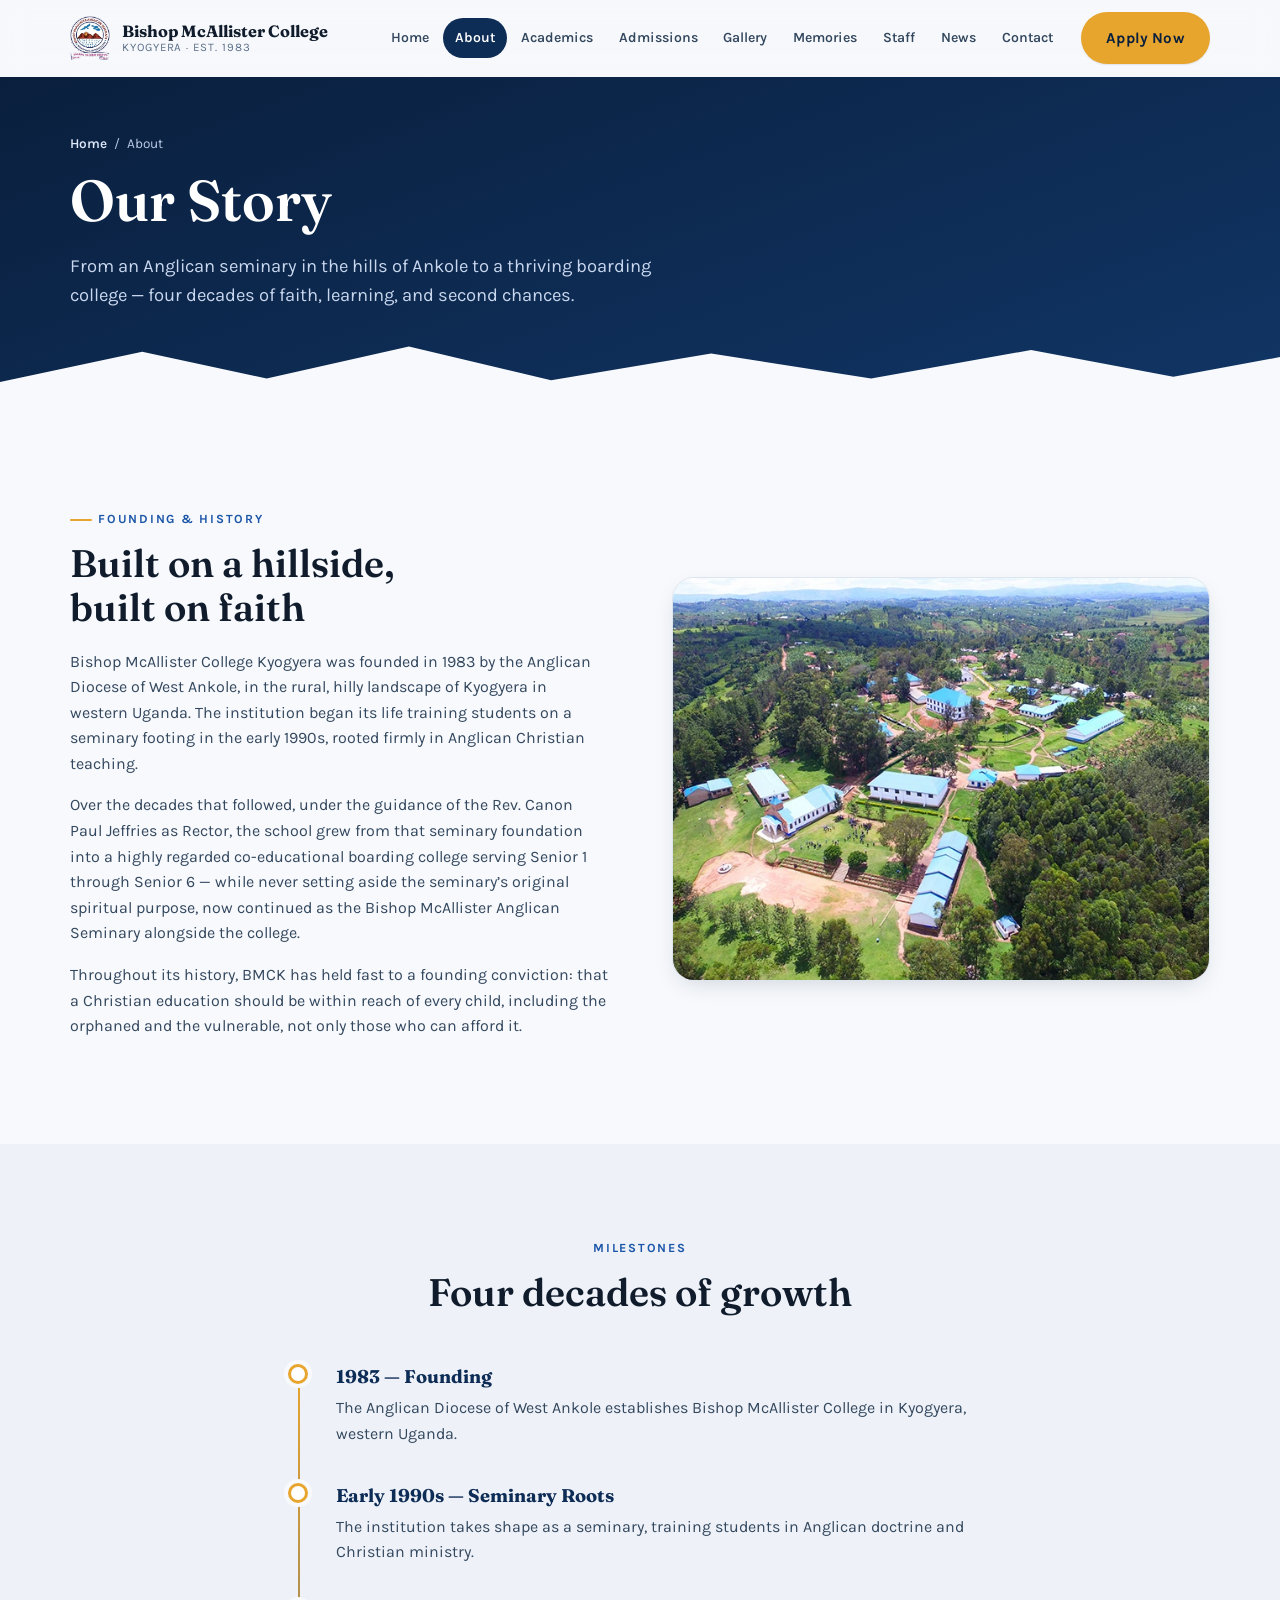
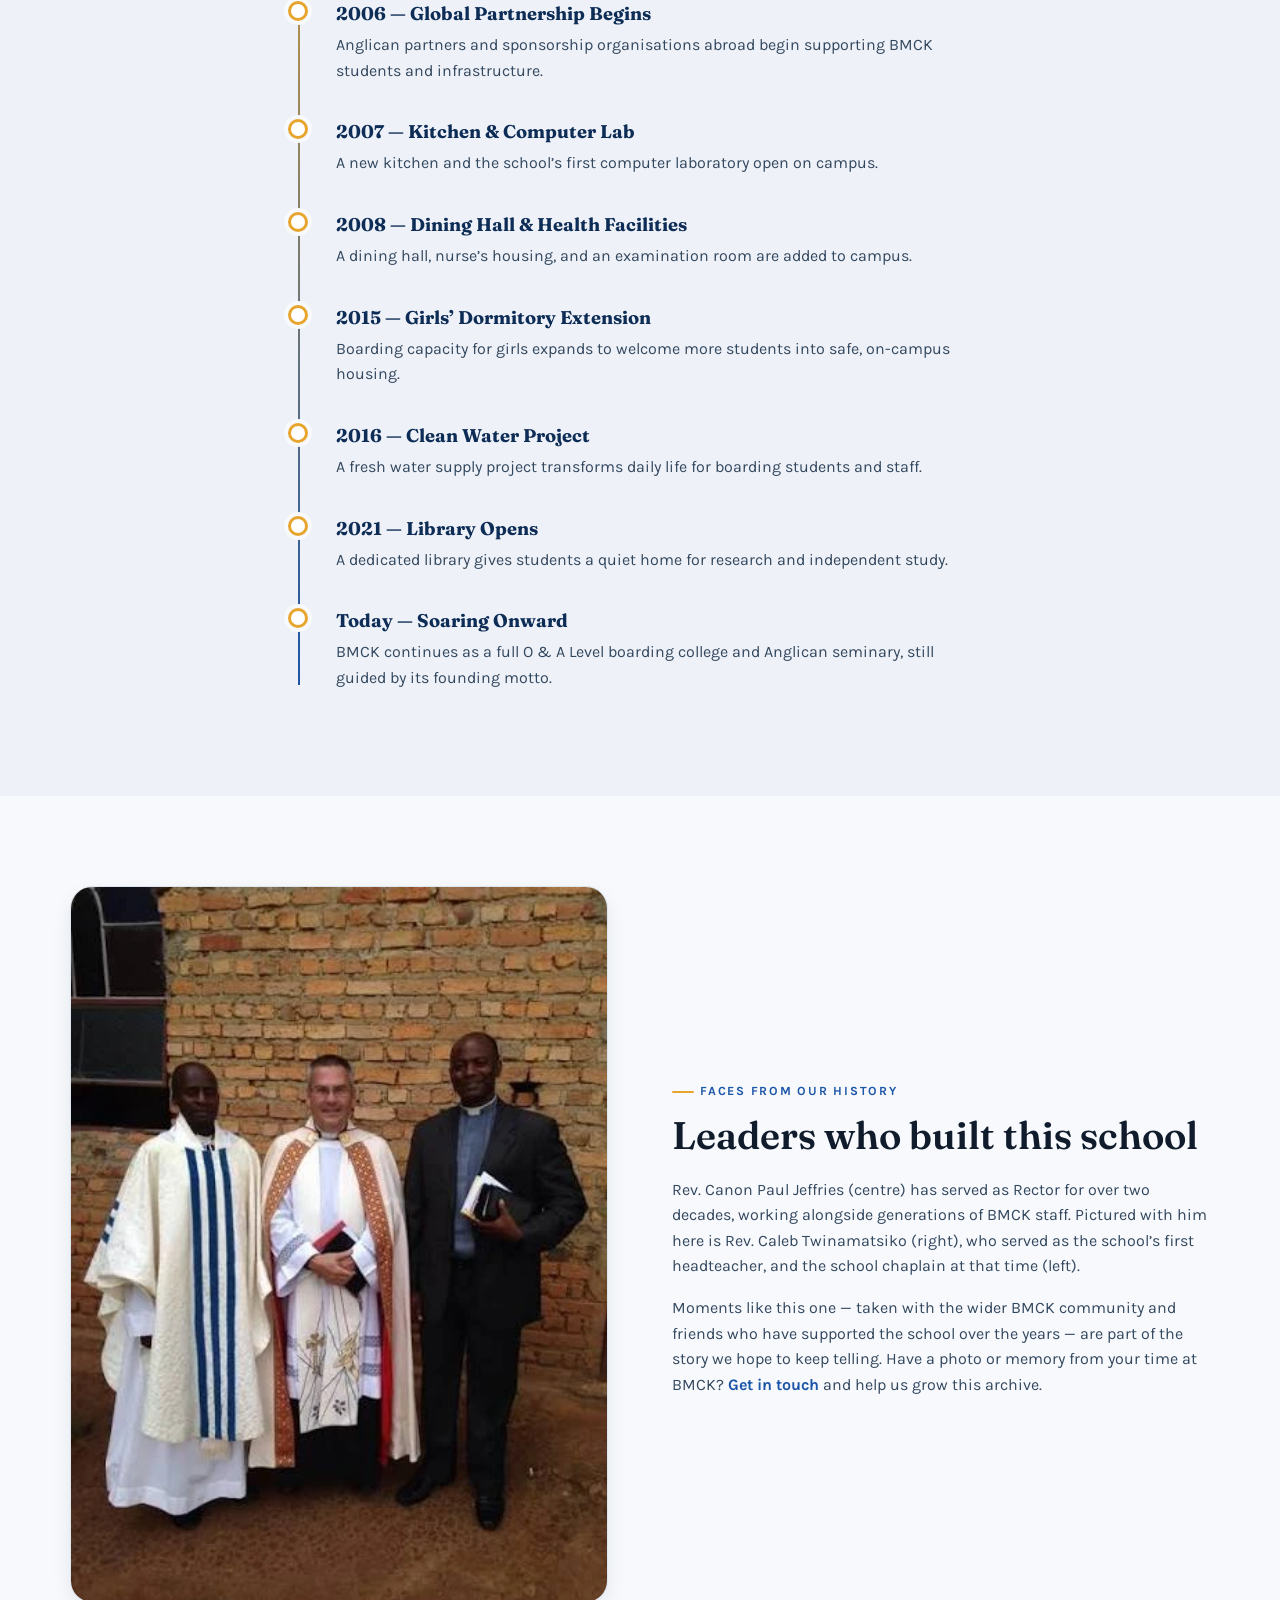
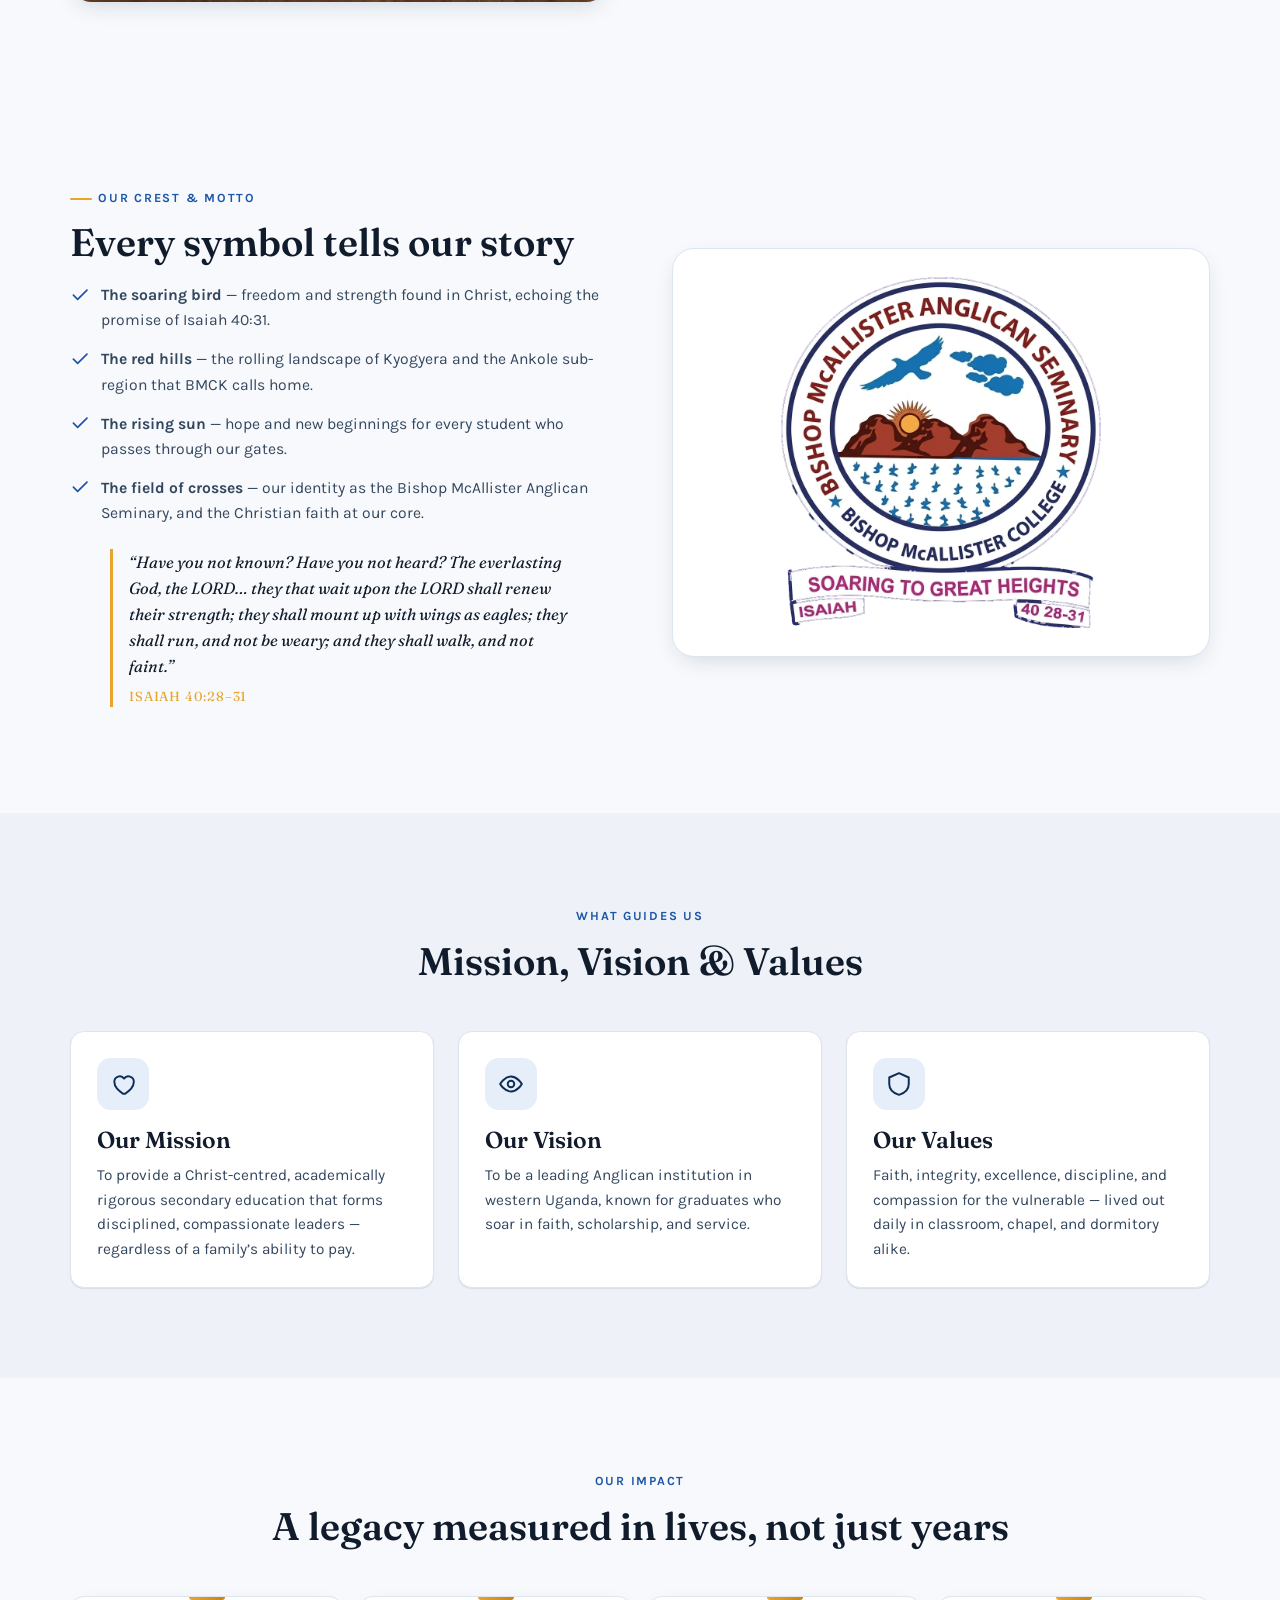
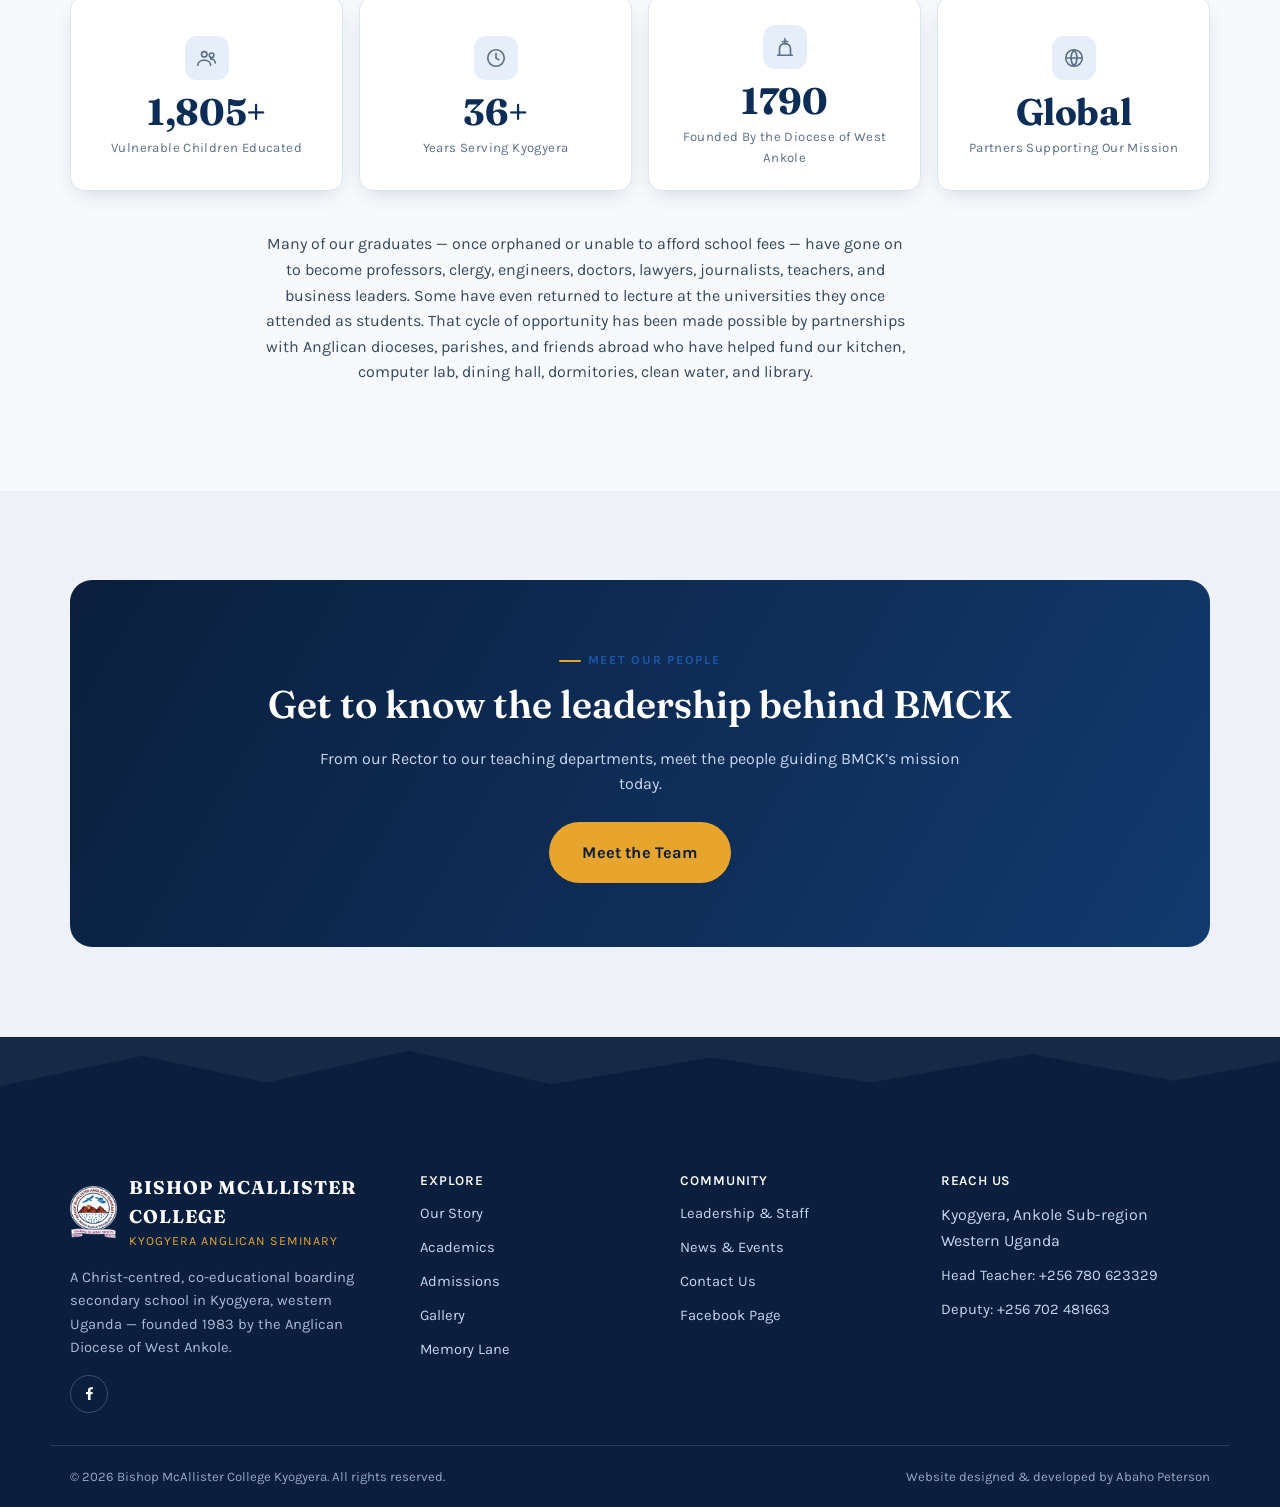
==== about.html @ 9c7a2969 "Livelier stat cards: icons, staggered entrance, hover lift and glow" ====
<!DOCTYPE html>
<html lang="en">
<head>
<meta charset="UTF-8">
<meta name="viewport" content="width=device-width, initial-scale=1.0">
<meta name="author" content="Abaho Peterson">
<title>Our Story | Bishop McAllister College Kyogyera</title>
<meta name="description" content="The history of Bishop McAllister College Kyogyera: founded in 1983 by the Anglican Diocese of West Ankole, our crest symbolism, mission, and four decades of impact in western Uganda.">
<link rel="icon" type="image/png" href="assets/images/favicon-32.png">
<link rel="apple-touch-icon" href="assets/images/favicon-192.png">
<meta name="theme-color" content="#0a1f3d">
<link rel="preconnect" href="https://fonts.googleapis.com">
<link rel="preconnect" href="https://fonts.gstatic.com" crossorigin>
<link href="https://fonts.googleapis.com/css2?family=Fraunces:ital,wght@0,400;0,500;0,600;0,700;1,500&family=Karla:wght@400;500;600;700;800&display=swap" rel="stylesheet">
<link rel="stylesheet" href="assets/css/style.css?v=20260924j">
</head>
<body>
<a class="skip-link" href="#main">Skip to main content</a>

<header class="site-header">
  <div class="container nav-bar">
    <a class="brand" href="index.html">
      <img src="assets/images/bmck-crest-sm.webp?v=20260924j" alt="Bishop McAllister College Kyogyera crest" width="44" height="44">
      <span class="brand-text"><strong>Bishop McAllister College</strong><span>Kyogyera &middot; Est. 1983</span></span>
    </a>
    <nav class="nav-links" id="nav-links">
      <a href="index.html">Home</a>
      <a href="about.html">About</a>
      <a href="academics.html">Academics</a>
      <a href="admissions.html">Admissions</a>
      <a href="gallery.html">Gallery</a>
      <a href="memories.html">Memories</a>
      <a href="staff.html">Staff</a>
      <a href="news.html">News</a>
      <a href="contact.html">Contact</a>
    </nav>
    <div class="nav-cta">
      <a class="btn btn-primary" href="admissions.html"><span>Apply Now</span></a>
      <button class="nav-toggle" aria-label="Toggle menu" aria-expanded="false" aria-controls="nav-links"><span></span></button>
    </div>
  </div>
</header>

<main id="main">

  <section class="page-header">
    <div class="container">
      <div class="breadcrumb"><a href="index.html">Home</a> / <span>About</span></div>
      <h1>Our Story</h1>
      <p class="lede">From an Anglican seminary in the hills of Ankole to a thriving boarding college &mdash; four decades of faith, learning, and second chances.</p>
    </div>
    <div class="ridge" aria-hidden="true"><svg viewBox="0 0 1440 90" preserveAspectRatio="none"><path d="M0,90 L0,54 L160,20 L300,50 L460,14 L620,52 L800,22 L980,50 L1160,18 L1320,48 L1440,26 L1440,90 Z" fill="var(--bg)"></path></svg></div>
  </section>

  <!-- HISTORY -->
  <section class="section">
    <div class="container split">
      <div class="reveal">
        <span class="eyebrow">Founding &amp; History</span>
        <h2>Built on a hillside, built on faith</h2>
        <p>Bishop McAllister College Kyogyera was founded in 1983 by the Anglican Diocese of West Ankole, in the rural, hilly landscape of Kyogyera in western Uganda. The institution began its life training students on a seminary footing in the early 1990s, rooted firmly in Anglican Christian teaching.</p>
        <p>Over the decades that followed, under the guidance of the Rev. Canon Paul Jeffries as Rector, the school grew from that seminary foundation into a highly regarded co-educational boarding college serving Senior&nbsp;1 through Senior&nbsp;6 &mdash; while never setting aside the seminary&rsquo;s original spiritual purpose, now continued as the Bishop McAllister Anglican Seminary alongside the college.</p>
        <p>Throughout its history, BMCK has held fast to a founding conviction: that a Christian education should be within reach of every child, including the orphaned and the vulnerable, not only those who can afford it.</p>
      </div>
      <div class="badge-figure reveal" style="padding:0;overflow:hidden;">
        <img src="assets/images/campus-aerial.webp" alt="Aerial view of the Bishop McAllister College Kyogyera campus" style="width:100%;height:100%;aspect-ratio:4/3;object-fit:cover;">
      </div>
    </div>
  </section>

  <!-- TIMELINE -->
  <section class="section section-alt">
    <div class="container">
      <div class="section-head center reveal">
        <span class="eyebrow">Milestones</span>
        <h2>Four decades of growth</h2>
      </div>
      <div style="max-width:720px;margin-inline:auto;">
        <div class="timeline reveal">
          <div class="timeline-item">
            <span class="timeline-dot"></span>
            <b>1983 &mdash; Founding</b>
            <p>The Anglican Diocese of West Ankole establishes Bishop McAllister College in Kyogyera, western Uganda.</p>
          </div>
          <div class="timeline-item">
            <span class="timeline-dot"></span>
            <b>Early 1990s &mdash; Seminary Roots</b>
            <p>The institution takes shape as a seminary, training students in Anglican doctrine and Christian ministry.</p>
          </div>
          <div class="timeline-item">
            <span class="timeline-dot"></span>
            <b>2006 &mdash; Global Partnership Begins</b>
            <p>Anglican partners and sponsorship organisations abroad begin supporting BMCK students and infrastructure.</p>
          </div>
          <div class="timeline-item">
            <span class="timeline-dot"></span>
            <b>2007 &mdash; Kitchen &amp; Computer Lab</b>
            <p>A new kitchen and the school&rsquo;s first computer laboratory open on campus.</p>
          </div>
          <div class="timeline-item">
            <span class="timeline-dot"></span>
            <b>2008 &mdash; Dining Hall &amp; Health Facilities</b>
            <p>A dining hall, nurse&rsquo;s housing, and an examination room are added to campus.</p>
          </div>
          <div class="timeline-item">
            <span class="timeline-dot"></span>
            <b>2015 &mdash; Girls&rsquo; Dormitory Extension</b>
            <p>Boarding capacity for girls expands to welcome more students into safe, on-campus housing.</p>
          </div>
          <div class="timeline-item">
            <span class="timeline-dot"></span>
            <b>2016 &mdash; Clean Water Project</b>
            <p>A fresh water supply project transforms daily life for boarding students and staff.</p>
          </div>
          <div class="timeline-item">
            <span class="timeline-dot"></span>
            <b>2021 &mdash; Library Opens</b>
            <p>A dedicated library gives students a quiet home for research and independent study.</p>
          </div>
          <div class="timeline-item">
            <span class="timeline-dot"></span>
            <b>Today &mdash; Soaring Onward</b>
            <p>BMCK continues as a full O&nbsp;&amp; A&nbsp;Level boarding college and Anglican seminary, still guided by its founding motto.</p>
          </div>
        </div>
      </div>
    </div>
  </section>

  <!-- FACES FROM OUR HISTORY -->
  <section class="section">
    <div class="container split">
      <div class="badge-figure reveal" style="padding:0;overflow:hidden;">
        <img src="assets/images/early-leadership.webp" alt="Rev. Canon Paul Jeffries with Rev. Caleb Twinamatsiko and the school chaplain" style="width:100%;height:100%;aspect-ratio:3/4;object-fit:cover;">
      </div>
      <div class="reveal">
        <span class="eyebrow">Faces From Our History</span>
        <h2>Leaders who built this school</h2>
        <p>Rev. Canon Paul Jeffries (centre) has served as Rector for over two decades, working alongside generations of BMCK staff. Pictured with him here is Rev. Caleb Twinamatsiko (right), who served as the school&rsquo;s first headteacher, and the school chaplain at that time (left).</p>
        <p>Moments like this one &mdash; taken with the wider BMCK community and friends who have supported the school over the years &mdash; are part of the story we hope to keep telling. Have a photo or memory from your time at BMCK? <a href="contact.html" style="color:var(--brand);font-weight:700;">Get in touch</a> and help us grow this archive.</p>
      </div>
    </div>
  </section>

  <!-- CREST -->
  <section class="section">
    <div class="container split">
      <div class="badge-figure reveal" style="order:2;">
        <img src="assets/images/bmck-crest-hd.webp?v=20260924j" alt="Bishop McAllister College crest with bird, hills, sun and crosses">
      </div>
      <div class="reveal" style="order:1;">
        <span class="eyebrow">Our Crest &amp; Motto</span>
        <h2>Every symbol tells our story</h2>
        <ul class="list-check">
          <li><svg viewBox="0 0 24 24" fill="none" stroke="currentColor" stroke-width="2" stroke-linecap="round" stroke-linejoin="round"><path d="M20 6 9 17l-5-5"/></svg><span><b>The soaring bird</b> &mdash; freedom and strength found in Christ, echoing the promise of Isaiah 40:31.</span></li>
          <li><svg viewBox="0 0 24 24" fill="none" stroke="currentColor" stroke-width="2" stroke-linecap="round" stroke-linejoin="round"><path d="M20 6 9 17l-5-5"/></svg><span><b>The red hills</b> &mdash; the rolling landscape of Kyogyera and the Ankole sub-region that BMCK calls home.</span></li>
          <li><svg viewBox="0 0 24 24" fill="none" stroke="currentColor" stroke-width="2" stroke-linecap="round" stroke-linejoin="round"><path d="M20 6 9 17l-5-5"/></svg><span><b>The rising sun</b> &mdash; hope and new beginnings for every student who passes through our gates.</span></li>
          <li><svg viewBox="0 0 24 24" fill="none" stroke="currentColor" stroke-width="2" stroke-linecap="round" stroke-linejoin="round"><path d="M20 6 9 17l-5-5"/></svg><span><b>The field of crosses</b> &mdash; our identity as the Bishop McAllister Anglican Seminary, and the Christian faith at our core.</span></li>
        </ul>
        <blockquote class="hero-verse" style="color:var(--text);border-color:var(--gold-500);margin-top:1.4em;">
          &ldquo;Have you not known? Have you not heard? The everlasting God, the LORD&hellip; they that wait upon the LORD shall renew their strength; they shall mount up with wings as eagles; they shall run, and not be weary; and they shall walk, and not faint.&rdquo;
          <cite>Isaiah 40:28&ndash;31</cite>
        </blockquote>
      </div>
    </div>
  </section>

  <!-- MISSION / VISION / VALUES -->
  <section class="section section-alt">
    <div class="container">
      <div class="section-head center reveal">
        <span class="eyebrow">What Guides Us</span>
        <h2>Mission, Vision &amp; Values</h2>
      </div>
      <div class="grid grid-3">
        <div class="card reveal">
          <div class="card-icon"><svg viewBox="0 0 24 24" fill="none" stroke="currentColor" stroke-width="1.8" stroke-linecap="round" stroke-linejoin="round"><path d="M12 21c-4-3-8-6-8-11a5 5 0 0 1 9-3 5 5 0 0 1 9 3c0 5-4 8-8 11Z"/></svg></div>
          <h3>Our Mission</h3>
          <p>To provide a Christ-centred, academically rigorous secondary education that forms disciplined, compassionate leaders &mdash; regardless of a family&rsquo;s ability to pay.</p>
        </div>
        <div class="card reveal">
          <div class="card-icon"><svg viewBox="0 0 24 24" fill="none" stroke="currentColor" stroke-width="1.8" stroke-linecap="round" stroke-linejoin="round"><circle cx="12" cy="12" r="3"/><path d="M2 12s4-7 10-7 10 7 10 7-4 7-10 7-10-7-10-7Z"/></svg></div>
          <h3>Our Vision</h3>
          <p>To be a leading Anglican institution in western Uganda, known for graduates who soar in faith, scholarship, and service.</p>
        </div>
        <div class="card reveal">
          <div class="card-icon"><svg viewBox="0 0 24 24" fill="none" stroke="currentColor" stroke-width="1.8" stroke-linecap="round" stroke-linejoin="round"><path d="M12 2 3 6v6c0 5 4 8.5 9 10 5-1.5 9-5 9-10V6l-9-4Z"/></svg></div>
          <h3>Our Values</h3>
          <p>Faith, integrity, excellence, discipline, and compassion for the vulnerable &mdash; lived out daily in classroom, chapel, and dormitory alike.</p>
        </div>
      </div>
    </div>
  </section>

  <!-- IMPACT -->
  <section id="impact" class="section">
    <div class="container">
      <div class="section-head center reveal">
        <span class="eyebrow">Our Impact</span>
        <h2>A legacy measured in lives, not just years</h2>
      </div>
      <div class="stat-strip reveal" style="margin-top:0;">
        <div class="stat" style="--i:0;"><span class="stat-icon" aria-hidden="true"><svg viewBox="0 0 24 24" fill="none" stroke="currentColor" stroke-width="1.8" stroke-linecap="round" stroke-linejoin="round"><circle cx="9" cy="8" r="3"/><circle cx="17" cy="9" r="2.5"/><path d="M2 20c0-3.5 3.2-5.5 7-5.5s7 2 7 5.5M16 13c2.2 0 5 1.4 5 4.5"/></svg></span><b data-count="2000" data-suffix="+">0</b><span>Vulnerable Children Educated</span></div>
        <div class="stat" style="--i:1;"><span class="stat-icon" aria-hidden="true"><svg viewBox="0 0 24 24" fill="none" stroke="currentColor" stroke-width="1.8" stroke-linecap="round" stroke-linejoin="round"><circle cx="12" cy="12" r="9"/><path d="M12 7v5l3 2"/></svg></span><b data-count="40" data-suffix="+">0</b><span>Years Serving Kyogyera</span></div>
        <div class="stat" style="--i:2;"><span class="stat-icon" aria-hidden="true"><svg viewBox="0 0 24 24" fill="none" stroke="currentColor" stroke-width="1.8" stroke-linecap="round" stroke-linejoin="round"><path d="M12 3v6M9 6h6M6 21v-7a6 6 0 0 1 12 0v7"/><path d="M4 21h16"/></svg></span><b data-count="1983" data-suffix="" data-plain>0</b><span>Founded By the Diocese of West Ankole</span></div>
        <div class="stat" style="--i:3;" style="display:flex;flex-direction:column;justify-content:center;"><span class="stat-icon" aria-hidden="true"><svg viewBox="0 0 24 24" fill="none" stroke="currentColor" stroke-width="1.8" stroke-linecap="round" stroke-linejoin="round"><circle cx="12" cy="12" r="9"/><path d="M3 12h18M12 3a14 14 0 0 1 0 18M12 3a14 14 0 0 0 0 18"/></svg></span><b>Global</b><span>Partners Supporting Our Mission</span></div>
      </div>
      <div class="reveal" style="max-width:760px;margin:40px auto 0;text-align:center;">
        <p>Many of our graduates &mdash; once orphaned or unable to afford school fees &mdash; have gone on to become professors, clergy, engineers, doctors, lawyers, journalists, teachers, and business leaders. Some have even returned to lecture at the universities they once attended as students. That cycle of opportunity has been made possible by partnerships with Anglican dioceses, parishes, and friends abroad who have helped fund our kitchen, computer lab, dining hall, dormitories, clean water, and library.</p>
      </div>
    </div>
  </section>

  <section class="section section-alt">
    <div class="container">
      <div class="cta-banner reveal">
        <span class="eyebrow" style="justify-content:center;">Meet Our People</span>
        <h2>Get to know the leadership behind BMCK</h2>
        <p>From our Rector to our teaching departments, meet the people guiding BMCK&rsquo;s mission today.</p>
        <div class="cta-actions">
          <a class="btn btn-primary btn-lg" href="staff.html">Meet the Team</a>
        </div>
      </div>
    </div>
  </section>

</main>

<footer class="site-footer">
  <div class="ridge" aria-hidden="true" style="position:relative;">
    <svg viewBox="0 0 1440 90" preserveAspectRatio="none"><path d="M0,90 L0,54 L160,20 L300,50 L460,14 L620,52 L800,22 L980,50 L1160,18 L1320,48 L1440,26 L1440,0 L0,0 Z" fill="rgba(255,255,255,0.05)"></path></svg>
  </div>
  <div class="container footer-top">
    <div class="footer-grid">
      <div>
        <div class="footer-brand">
          <img src="assets/images/bmck-crest-sm.webp?v=20260924j" alt="BMCK crest">
          <span><strong>Bishop McAllister College</strong><span>Kyogyera Anglican Seminary</span></span>
        </div>
        <p>A Christ-centred, co-educational boarding secondary school in Kyogyera, western Uganda &mdash; founded 1983 by the Anglican Diocese of West Ankole.</p>
        <div class="footer-social">
          <a href="https://www.facebook.com/bishopmcallister/" target="_blank" rel="noopener" aria-label="BMCK on Facebook">
            <svg viewBox="0 0 24 24" fill="currentColor"><path d="M13.5 21v-8h2.7l.4-3.2h-3.1V7.7c0-.9.3-1.6 1.6-1.6h1.7V3.2C16.5 3.1 15.4 3 14.2 3c-2.6 0-4.4 1.6-4.4 4.4v2.4H7v3.2h2.8v8h3.7Z"/></svg>
          </a>
        </div>
      </div>
      <div>
        <h4>Explore</h4>
        <div class="footer-links">
          <a href="about.html">Our Story</a>
          <a href="academics.html">Academics</a>
          <a href="admissions.html">Admissions</a>
          <a href="gallery.html">Gallery</a>
          <a href="memories.html">Memory Lane</a>
        </div>
      </div>
      <div>
        <h4>Community</h4>
        <div class="footer-links">
          <a href="staff.html">Leadership &amp; Staff</a>
          <a href="news.html">News &amp; Events</a>
          <a href="contact.html">Contact Us</a>
          <a href="https://www.facebook.com/bishopmcallister/" target="_blank" rel="noopener">Facebook Page</a>
        </div>
      </div>
      <div>
        <h4>Reach Us</h4>
        <div class="footer-links">
          <span>Kyogyera, Ankole Sub-region<br>Western Uganda</span>
          <a href="tel:+256780623329">Head Teacher: +256 780 623329</a>
          <a href="tel:+256702481663">Deputy: +256 702 481663</a>
        </div>
      </div>
    </div>
  </div>
  <div class="container footer-bottom">
    <span>&copy; <span data-year>2026</span> Bishop McAllister College Kyogyera. All rights reserved.</span>
    <span>Website designed &amp; developed by Abaho Peterson</span>
  </div>
</footer>

<button class="to-top" aria-label="Back to top"><svg viewBox="0 0 24 24" fill="none" stroke="currentColor" stroke-width="2" stroke-linecap="round" stroke-linejoin="round"><path d="M12 19V5M5 12l7-7 7 7"/></svg></button>

<script src="assets/js/main.js?v=20260924j"></script>
</body>
</html>
---- assets/css/style.css ----
/* ==========================================================================
   Bishop McAllister College Kyogyera (BMCK) — shared stylesheet
   Palette drawn from the school crest: navy sky, red hills, gold sunrise.
   Type: Fraunces (display, heritage serif) + Karla (body, humanist sans)
   ========================================================================== */

:root{
  /* -- brand colors (light) -- */
  --navy-900:#0a1f3d;
  --navy-800:#0d2c56;
  --navy-700:#123a6e;
  --blue-600:#1c56a8;
  --blue-500:#2f6fc9;
  --blue-100:#e6eef9;
  --gold-600:#c78418;
  --gold-500:#e7a52e;
  --gold-100:#fbecd2;
  --red-700:#8f1b21;
  --red-600:#b4232b;
  --red-100:#f7e3e2;

  --paper:#f7f9fc;
  --paper-2:#eef2f8;
  --surface:#ffffff;
  --ink-900:#101c2c;
  --ink-700:#33475e;
  --ink-500:#5b6f88;
  --line:#dde5ef;
  --white:#ffffff;

  --shadow-sm:0 1px 2px rgba(10,31,61,.06), 0 1px 1px rgba(10,31,61,.04);
  --shadow-md:0 8px 24px -8px rgba(10,31,61,.18);
  --shadow-lg:0 20px 48px -16px rgba(10,31,61,.28);

  --font-display:'Fraunces', Georgia, 'Times New Roman', serif;
  --font-body:'Karla', -apple-system, BlinkMacSystemFont, 'Segoe UI', Roboto, sans-serif;

  --radius-sm:8px;
  --radius-md:14px;
  --radius-lg:22px;

  --container:1180px;

  --bg: var(--paper);
  --bg-alt: var(--paper-2);
  --surface-1: var(--surface);
  --text: var(--ink-900);
  --text-soft: var(--ink-700);
  --text-mute: var(--ink-500);
  --border: var(--line);
  --brand: var(--blue-600);
  --brand-strong: var(--navy-800);
  --accent: var(--gold-500);
}

@media (prefers-color-scheme: dark){
  :root:not([data-theme="light"]){
    --bg:#0a1626;
    --bg-alt:#0e1e33;
    --surface-1:#11223c;
    --text:#eef3fb;
    --text-soft:#c3d0e3;
    --text-mute:#8fa1ba;
    --border:#1e3252;
    --brand:#5b93de;
    --brand-strong:#8fb6ec;
    --accent:#f0b649;
    --shadow-sm:0 1px 2px rgba(0,0,0,.4);
    --shadow-md:0 8px 24px -8px rgba(0,0,0,.5);
    --shadow-lg:0 20px 48px -16px rgba(0,0,0,.6);
  }
}
:root[data-theme="dark"]{
  --bg:#0a1626;
  --bg-alt:#0e1e33;
  --surface-1:#11223c;
  --text:#eef3fb;
  --text-soft:#c3d0e3;
  --text-mute:#8fa1ba;
  --border:#1e3252;
  --brand:#5b93de;
  --brand-strong:#8fb6ec;
  --accent:#f0b649;
  --shadow-sm:0 1px 2px rgba(0,0,0,.4);
  --shadow-md:0 8px 24px -8px rgba(0,0,0,.5);
  --shadow-lg:0 20px 48px -16px rgba(0,0,0,.6);
}

*,*::before,*::after{box-sizing:border-box;}
html{scroll-behavior:smooth;}
@media (prefers-reduced-motion: reduce){
  html{scroll-behavior:auto;}
  *,*::before,*::after{animation-duration:.001ms !important;animation-iteration-count:1 !important;transition-duration:.001ms !important;scroll-behavior:auto !important;}
}

body{
  margin:0;
  background:var(--bg);
  color:var(--text);
  font-family:var(--font-body);
  font-size:16px;
  line-height:1.6;
  -webkit-font-smoothing:antialiased;
  overflow-x:hidden;
}

img{max-width:100%;display:block;}
svg{display:block;}
a{color:inherit;text-decoration:none;}
ul,ol{margin:0;padding:0;list-style:none;}
button{font:inherit;cursor:pointer;}
input,textarea,select{font:inherit;}
h1,h2,h3,h4,h5{
  font-family:var(--font-display);
  color:var(--text);
  margin:0 0 .5em;
  line-height:1.15;
  text-wrap:balance;
  font-weight:600;
}
h1{font-size:clamp(2.2rem,4.5vw,3.6rem); font-weight:600;}
h2{font-size:clamp(1.7rem,3vw,2.5rem);}
h3{font-size:clamp(1.2rem,1.8vw,1.5rem);}
p{margin:0 0 1em;color:var(--text-soft);max-width:65ch;}
.lede{font-size:1.15rem;color:var(--text-soft);max-width:56ch;}
[hidden]{display:none !important;}

.container{
  width:100%;
  max-width:var(--container);
  margin-inline:auto;
  padding-inline:20px;
}
.section{padding-block:clamp(48px,7vw,96px);}
.section-tight{padding-block:clamp(32px,5vw,56px);}
.section-alt{background:var(--bg-alt);}
.section-navy{background:linear-gradient(180deg,var(--navy-900),var(--navy-800));color:#eaf0fb;}
.section-navy p,.section-navy .text-mute{color:#c3d3ec;}
.section-navy h2,.section-navy h3{color:#fff;}

.eyebrow{
  display:inline-flex;align-items:center;gap:.5em;
  font-family:var(--font-body);font-weight:700;font-size:.78rem;
  letter-spacing:.14em;text-transform:uppercase;color:var(--brand);
  margin-bottom:.9em;
}
.eyebrow::before{content:"";width:22px;height:2px;background:var(--accent);display:inline-block;border-radius:2px;}
.section-navy .eyebrow{color:var(--accent);}

.section-head{max-width:760px;margin-bottom:clamp(28px,4vw,48px);}
.section-head.center{margin-inline:auto;text-align:center;}
.section-head.center .eyebrow{justify-content:center;}
.section-head.center .eyebrow::before{display:none;}

/* ---------- buttons ---------- */
.btn{
  display:inline-flex;align-items:center;justify-content:center;gap:.55em;
  padding:.85em 1.6em;border-radius:999px;border:1.5px solid transparent;
  font-weight:700;font-size:.95rem;letter-spacing:.01em;
  transition:transform .18s ease, box-shadow .18s ease, background-color .18s ease, color .18s ease, border-color .18s ease;
  white-space:nowrap;
}
.btn svg{width:1.1em;height:1.1em;}
.btn-primary{background:var(--accent);color:var(--navy-900);box-shadow:var(--shadow-sm);}
.btn-primary:hover{transform:translateY(-2px);box-shadow:var(--shadow-md);background:var(--gold-600);color:#fff;}
.btn-outline{border-color:currentColor;color:var(--brand);background:transparent;}
.btn-outline:hover{background:var(--brand);color:#fff;border-color:var(--brand);transform:translateY(-2px);}
.section-navy .btn-outline{color:#fff;}
.section-navy .btn-outline:hover{background:#fff;color:var(--navy-900);}
.cta-banner .btn-outline{color:#fff;}
.cta-banner .btn-outline:hover{background:#fff;color:var(--navy-900);}
.btn-ghost{color:var(--brand);padding:.6em .2em;border-radius:0;}
.btn-ghost svg{transition:transform .18s ease;}
.btn-ghost:hover svg{transform:translateX(4px);}
.btn-block{width:100%;}
.btn-lg{padding:1em 2em;font-size:1.02rem;}

/* ---------- header / nav ---------- */
.site-header{
  position:sticky; top:0; z-index:100;
  background:rgba(247,249,252,.86);
  backdrop-filter:saturate(180%) blur(14px);
  -webkit-backdrop-filter:saturate(180%) blur(14px);
  border-bottom:1px solid transparent;
  transition:border-color .25s ease, box-shadow .25s ease, background-color .25s ease;
}
@media (prefers-color-scheme: dark){
  :root:not([data-theme="light"]) .site-header{background:rgba(10,22,38,.86);}
}
:root[data-theme="dark"] .site-header{background:rgba(10,22,38,.86);}
.site-header.is-scrolled{border-color:var(--border);box-shadow:var(--shadow-sm);}
.nav-bar{
  display:flex;align-items:center;justify-content:space-between;
  padding-block:12px; gap:16px;
}
.brand{display:flex;align-items:center;gap:12px;min-width:0;flex:1 1 auto;overflow:hidden;}
.brand img{height:44px;width:auto;flex:none;}
.brand-text{display:flex;flex-direction:column;line-height:1.15;min-width:0;overflow:hidden;}
.brand-text strong{font-family:var(--font-display);font-size:1.02rem;color:var(--text);white-space:nowrap;overflow:hidden;text-overflow:ellipsis;display:block;}
.brand-text span{font-size:.72rem;letter-spacing:.08em;text-transform:uppercase;color:var(--text-mute);white-space:nowrap;overflow:hidden;text-overflow:ellipsis;display:block;}

.nav-links{display:flex;align-items:center;gap:2px;}
.nav-links a{
  padding:.6em .85em;border-radius:999px;font-weight:600;font-size:.88rem;color:var(--text-soft);
  transition:background-color .18s ease, color .18s ease;
}
.nav-links a:hover{background:var(--blue-100);color:var(--brand-strong);}
.nav-links a.active{background:var(--navy-800);color:#fff;}
@media (prefers-color-scheme: dark){
  :root:not([data-theme="light"]) .nav-links a:hover{background:var(--bg-alt);}
}
:root[data-theme="dark"] .nav-links a:hover{background:var(--bg-alt);}

.nav-cta{display:flex;align-items:center;gap:10px;flex:none;}
.nav-toggle{
  display:none;flex:none;width:44px;height:44px;border-radius:12px;border:1px solid var(--border);
  background:var(--surface-1);align-items:center;justify-content:center;
}
.nav-toggle span,.nav-toggle span::before,.nav-toggle span::after{
  content:"";display:block;width:20px;height:2px;background:var(--text);border-radius:2px;position:relative;
  transition:transform .2s ease, opacity .2s ease;
}
.nav-toggle span::before{position:absolute;top:-6px;}
.nav-toggle span::after{position:absolute;top:6px;}
.nav-toggle[aria-expanded="true"] span{background:transparent;}
.nav-toggle[aria-expanded="true"] span::before{transform:translateY(6px) rotate(45deg);}
.nav-toggle[aria-expanded="true"] span::after{transform:translateY(-6px) rotate(-45deg);}

@media (max-width:1080px){
  .nav-links{
    position:fixed; inset:64px 12px auto 12px; z-index:99;
    display:flex; flex-direction:column; align-items:stretch; gap:2px;
    background:var(--surface-1); border:1px solid var(--border);
    border-radius:var(--radius-md); padding:10px; box-shadow:var(--shadow-lg);
    transform:translateY(-12px) scale(.98); opacity:0; pointer-events:none;
    transition:transform .2s ease, opacity .2s ease;
  }
  .nav-links.is-open{transform:translateY(0) scale(1); opacity:1; pointer-events:auto;}
  .nav-links a{padding:.85em 1em;}
  .nav-toggle{display:inline-flex;}
  .brand-text span{display:none;}
}
@media (max-width:560px){
  .nav-cta .btn{padding:.6em 1.1em; font-size:.85rem;}
}

.skip-link{
  position:fixed; top:-100px; left:12px; z-index:200;
  background:var(--navy-900); color:#fff; padding:.8em 1.2em; border-radius:8px;
  transition:top .2s ease;
}
.skip-link:focus{top:12px;}

/* ---------- hero (home) ---------- */
.hero{
  position:relative; overflow:hidden;
  background:radial-gradient(1100px 620px at 82% -10%, #163a6c 0%, var(--navy-900) 55%, var(--navy-900) 100%);
  color:#fff;
  padding-block:clamp(56px,9vw,108px) clamp(64px,10vw,120px);
}
.hero-grid{
  display:grid; grid-template-columns:1.15fr .85fr; gap:clamp(28px,5vw,60px); align-items:center;
}
@media (max-width:900px){.hero-grid{grid-template-columns:1fr;}}
.hero-eyebrow{
  display:inline-flex;align-items:center;gap:.6em;
  background:rgba(231,165,46,.14); border:1px solid rgba(231,165,46,.4);
  color:var(--gold-500); font-weight:700; font-size:.78rem; letter-spacing:.1em; text-transform:uppercase;
  padding:.5em 1em; border-radius:999px; margin-bottom:1.3em;
}
.hero h1{color:#fff; margin-bottom:.35em;}
.hero h1 em{font-style:italic; color:var(--gold-500);}
.hero .lede{color:#cbd9ef; margin-bottom:1.8em;}
.hero-actions{display:flex;flex-wrap:wrap;gap:14px;margin-bottom:2.2em;}
.hero-verse{
  font-family:var(--font-display); font-style:italic; color:#dbe6f7;
  border-left:3px solid var(--gold-500); padding-left:1em; max-width:46ch; font-size:1.02rem;
}
.hero-verse cite{display:block;margin-top:.5em;font-style:normal;font-size:.82rem;letter-spacing:.06em;text-transform:uppercase;color:var(--gold-500);}

.hero-crest-wrap{position:relative; display:flex; justify-content:center;}
.hero-crest-glow{ /* soft dark shade behind the crest so it sits into the banner */
  position:absolute; left:50%; top:50%; width:min(470px,94vw); aspect-ratio:1; transform:translate(-50%,-50%);
  border-radius:50%; background:radial-gradient(circle, rgba(2,8,20,.55) 0%, rgba(2,8,20,.3) 45%, transparent 70%);
}
.hero-crest{position:relative;width:min(340px,72vw);filter:drop-shadow(0 18px 30px rgba(0,0,0,.4));animation:float 7s ease-in-out infinite;}
@keyframes float{0%,100%{transform:translateY(0);}50%{transform:translateY(-10px);}}

.ridge{position:absolute; left:0; right:0; bottom:-1px; width:100%; height:auto; line-height:0;}
.ridge svg{width:100%;height:auto;display:block;}

/* ---------- page header (interior pages) ---------- */
.page-header{
  position:relative; overflow:hidden;
  background:linear-gradient(160deg,var(--navy-900),var(--navy-700) 120%);
  color:#fff; padding-block:56px 84px;
}
.page-header .container{position:relative;z-index:2;}
.breadcrumb{display:flex;gap:.5em;align-items:center;font-size:.85rem;color:#b9c9e4;margin-bottom:1em;}
.breadcrumb a{color:#dfe9fb;font-weight:600;}
.breadcrumb a:hover{color:var(--gold-500);}
.page-header h1{color:#fff;margin-bottom:.3em;}
.page-header p{color:#c9d7ee;}

/* ---------- stats ---------- */
.stat-strip{
  display:grid; grid-template-columns:repeat(4,1fr); gap:16px;
  margin-top:clamp(-64px,-6vw,-48px); position:relative; z-index:3;
}
.stat{
  position:relative; overflow:hidden; text-align:center;
  display:flex; flex-direction:column; align-items:center; justify-content:center;
  background:var(--surface-1); border:1px solid var(--border); border-radius:var(--radius-md);
  padding:24px 16px 22px; box-shadow:var(--shadow-md);
  transition:transform .3s cubic-bezier(.2,.8,.2,1), box-shadow .3s ease, border-color .3s ease;
}
.stat::before{ /* gold accent that grows on hover */
  content:""; position:absolute; top:0; left:50%; width:36px; height:3px; border-radius:0 0 3px 3px;
  background:linear-gradient(90deg,var(--gold-500),var(--gold-600)); transform:translateX(-50%);
  transition:width .35s ease;
}
.stat::after{ /* soft glow in the corner */
  content:""; position:absolute; right:-40px; top:-40px; width:120px; height:120px; border-radius:50%;
  background:radial-gradient(circle, rgba(231,165,46,.18), transparent 70%);
  opacity:0; transition:opacity .35s ease;
}
.stat:hover{transform:translateY(-6px); box-shadow:var(--shadow-lg); border-color:color-mix(in srgb, var(--accent) 45%, var(--border));}
.stat:hover::before{width:100%;}
.stat:hover::after{opacity:1;}
.stat-icon{
  width:44px; height:44px; border-radius:12px; margin-bottom:12px;
  display:flex; align-items:center; justify-content:center;
  background:var(--blue-100); color:var(--brand);
  transition:transform .35s cubic-bezier(.3,1.6,.5,1), background-color .3s ease, color .3s ease;
}
.stat-icon svg{width:22px; height:22px;}
.stat:hover .stat-icon{transform:scale(1.12) rotate(-6deg); background:var(--gold-500); color:var(--navy-900);}
@media (prefers-color-scheme: dark){:root:not([data-theme="light"]) .stat-icon{background:rgba(91,147,222,.16);}}
:root[data-theme="dark"] .stat-icon{background:rgba(91,147,222,.16);}
.stat b{
  display:block; font-family:var(--font-display); font-size:clamp(1.6rem,3vw,2.3rem); line-height:1.1;
  color:var(--brand-strong); font-variant-numeric:tabular-nums; letter-spacing:-.01em;
}
.stat span{font-size:.82rem; color:var(--text-mute); letter-spacing:.03em; margin-top:.35em;}
/* cards rise in one after another when the strip scrolls into view */
@media (prefers-reduced-motion: no-preference){
  .stat-strip.reveal{opacity:1; transform:none;}
  .stat-strip .stat{opacity:0; transform:translateY(22px);}
  .stat-strip.is-visible .stat{
    opacity:1; transform:none;
    transition:opacity .6s ease calc(var(--i,0)*120ms), transform .6s cubic-bezier(.2,.8,.2,1) calc(var(--i,0)*120ms), box-shadow .3s ease, border-color .3s ease;
  }
  .stat-strip.is-visible .stat:hover{transform:translateY(-6px); transition-delay:0s;}
}
@media (max-width:760px){.stat-strip{grid-template-columns:repeat(2,1fr); gap:12px;} .stat{padding:20px 12px;}}

/* ---------- grids & cards ---------- */
.grid{display:grid; gap:24px;}
.grid-2{grid-template-columns:repeat(2,1fr);}
.grid-3{grid-template-columns:repeat(3,1fr);}
.grid-4{grid-template-columns:repeat(4,1fr);}
@media (max-width:920px){.grid-3{grid-template-columns:repeat(2,1fr);} .grid-4{grid-template-columns:repeat(2,1fr);}}
@media (max-width:600px){.grid-2,.grid-3,.grid-4{grid-template-columns:1fr;}}

.card{
  background:var(--surface-1); border:1px solid var(--border); border-radius:var(--radius-md);
  padding:26px; box-shadow:var(--shadow-sm); transition:transform .2s ease, box-shadow .2s ease;
}
.card:hover{transform:translateY(-4px); box-shadow:var(--shadow-md);}
.card-icon{
  width:52px;height:52px;border-radius:14px; display:flex;align-items:center;justify-content:center;
  background:var(--blue-100); color:var(--brand-strong); margin-bottom:1.1em; flex:none;
}
.card-icon svg{width:26px;height:26px;}
@media (prefers-color-scheme: dark){:root:not([data-theme="light"]) .card-icon{background:rgba(91,147,222,.16);}}
:root[data-theme="dark"] .card-icon{background:rgba(91,147,222,.16);}
.card h3{margin-bottom:.4em;}
.card p{margin-bottom:0; font-size:.96rem;}
.card .tag{
  display:inline-block; font-size:.72rem; font-weight:700; letter-spacing:.08em; text-transform:uppercase;
  color:var(--gold-600); background:var(--gold-100); padding:.3em .7em; border-radius:6px; margin-bottom:.8em;
}

.feature-row{display:flex; gap:18px; align-items:flex-start;}
.feature-row .card-icon{margin-bottom:0;}
.feature-row h3{margin-bottom:.25em;font-size:1.1rem;}
.feature-row p{font-size:.93rem;}

/* program cards */
.program-card{border-top:4px solid var(--brand);}
.program-card.gold{border-top-color:var(--accent);}
.program-card.red{border-top-color:var(--red-600);}
.program-card ul{margin-top:1em;display:flex;flex-direction:column;gap:.55em;}
.program-card li{display:flex;gap:.6em;font-size:.92rem;color:var(--text-soft);}
.program-card li svg{width:1.1em;height:1.1em;flex:none;margin-top:.15em;color:var(--brand);}

/* subject chips */
.chip-row{display:flex;flex-wrap:wrap;gap:10px;}
.chip{
  background:var(--bg-alt); border:1px solid var(--border); color:var(--text-soft);
  padding:.5em 1em; border-radius:999px; font-size:.86rem; font-weight:600;
}

/* ---------- timeline ---------- */
.timeline{position:relative; margin-top:20px;}
.timeline::before{
  content:""; position:absolute; left:18px; top:6px; bottom:6px; width:2px;
  background:linear-gradient(var(--gold-500), var(--brand));
}
.timeline-item{position:relative; padding-left:56px; margin-bottom:34px;}
.timeline-item:last-child{margin-bottom:0;}
.timeline-dot{
  position:absolute; left:8px; top:2px; width:20px;height:20px;border-radius:50%;
  background:var(--surface-1); border:3px solid var(--gold-500); box-shadow:0 0 0 4px var(--bg);
}
.timeline-item b{font-family:var(--font-display); color:var(--brand-strong); font-size:1.15rem; display:block; margin-bottom:.2em;}

/* ---------- quote / testimonial ---------- */
.quote-track{position:relative; min-height:220px;}
.quote-slide{
  position:absolute; inset:0; opacity:0; transform:translateY(10px);
  transition:opacity .5s ease, transform .5s ease; pointer-events:none;
}
.quote-slide.is-active{opacity:1; transform:translateY(0); pointer-events:auto; position:relative;}
.quote-mark{font-family:var(--font-display); font-size:3rem; color:var(--accent); line-height:.4; display:block; margin-bottom:.4em;}
.quote-slide p{font-family:var(--font-display); font-size:1.3rem; font-style:italic; color:var(--text); max-width:60ch;}
.quote-who{display:flex;align-items:center;gap:12px; margin-top:1.2em;}
.quote-avatar{
  width:44px;height:44px;border-radius:50%; background:linear-gradient(135deg,var(--blue-500),var(--navy-800));
  display:flex;align-items:center;justify-content:center;color:#fff;flex:none;
}
.quote-avatar svg{width:20px;height:20px;}
.quote-who b{display:block;font-size:.92rem;}
.quote-who span{display:block;font-size:.8rem;color:var(--text-mute);}
.quote-dots{display:flex;gap:8px;margin-top:24px;}
.quote-dots button{width:9px;height:9px;border-radius:50%;background:var(--border);border:none;padding:0;}
.quote-dots button.is-active{background:var(--brand);width:22px;border-radius:5px;transition:width .25s ease;}

/* ---------- accordion (FAQ) ---------- */
.accordion{border-top:1px solid var(--border);}
.acc-item{border-bottom:1px solid var(--border);}
.acc-trigger{
  width:100%; display:flex; align-items:center; justify-content:space-between; gap:16px;
  background:none; border:none; text-align:left; padding:20px 4px; color:var(--text); font-weight:700; font-size:1.02rem;
}
.acc-trigger svg{width:20px;height:20px;flex:none;transition:transform .25s ease;color:var(--brand);}
.acc-item.is-open .acc-trigger svg{transform:rotate(45deg);}
.acc-panel{max-height:0; overflow:hidden; transition:max-height .3s ease;}
.acc-panel-inner{padding:0 4px 20px;}
.acc-panel-inner p{margin:0;font-size:.95rem;}

/* ---------- gallery ---------- */
.filter-row{display:flex;flex-wrap:wrap;gap:10px;margin-bottom:30px;}
.filter-btn{
  padding:.55em 1.1em; border-radius:999px; border:1px solid var(--border); background:var(--surface-1);
  font-weight:700; font-size:.85rem; color:var(--text-soft);
}
.filter-btn.is-active{background:var(--navy-800); border-color:var(--navy-800); color:#fff;}
.gallery-grid{display:grid; grid-template-columns:repeat(4,1fr); gap:16px;}
@media (max-width:900px){.gallery-grid{grid-template-columns:repeat(3,1fr);}}
@media (max-width:640px){.gallery-grid{grid-template-columns:repeat(2,1fr);}}
.gallery-item{display:none;}
.gallery-item.is-visible{display:block; animation:fadein .35s ease;}
@keyframes fadein{from{opacity:0;transform:scale(.97);}to{opacity:1;transform:scale(1);}}

.ph-photo{
  --hue:210;
  position:relative; aspect-ratio:4/3; border-radius:var(--radius-md); overflow:hidden;
  background:
    radial-gradient(120% 140% at 15% 10%, hsla(var(--hue) 70% 55% / .55), transparent 60%),
    linear-gradient(135deg, hsl(var(--hue) 55% 20%), hsl(calc(var(--hue) + 25) 60% 34%));
  display:flex; align-items:flex-end; cursor:pointer; border:1px solid rgba(255,255,255,.08);
}
.ph-photo::before{
  content:""; position:absolute; inset:0;
  background-image:repeating-linear-gradient(115deg, rgba(255,255,255,.06) 0 2px, transparent 2px 26px);
}
.ph-photo .ph-icon{
  position:absolute; top:50%; left:50%; transform:translate(-50%,-58%);
  width:34%; height:34%; color:rgba(255,255,255,.85); opacity:.9;
}
.ph-photo .ph-icon svg{width:100%;height:100%;}
.ph-cap{
  position:relative; z-index:1; width:100%; padding:12px 14px;
  background:linear-gradient(0deg, rgba(6,14,28,.75), transparent);
  color:#fff; font-size:.82rem; font-weight:700; letter-spacing:.02em;
}
.ph-photo:hover{transform:scale(1.015);}
.ph-photo{transition:transform .25s ease;}

/* real photo tile (same footprint as placeholder, real <img> or background photo) */
.ph-photo.is-real{background-size:cover; background-position:center;}
.ph-photo.is-real::before{display:none;}
.ph-photo.is-real .ph-icon{display:none;}

/* lightbox */
.lightbox{
  position:fixed; inset:0; z-index:300; background:rgba(6,12,24,.86);
  display:flex; align-items:center; justify-content:center; padding:24px;
  opacity:0; pointer-events:none; transition:opacity .25s ease;
}
.lightbox.is-open{opacity:1; pointer-events:auto;}
.lightbox-box{width:min(720px,100%); max-height:86vh;}
.lightbox-box .ph-photo{aspect-ratio:16/10;width:100%;}
.lightbox-cap{color:#fff; margin-top:14px; text-align:center;}
.lightbox-close{
  position:absolute; top:22px; right:22px; width:44px;height:44px;border-radius:50%;
  background:rgba(255,255,255,.12); border:1px solid rgba(255,255,255,.3); color:#fff;
  display:flex;align-items:center;justify-content:center;
}

/* ---------- staff / people ---------- */
.person-card{text-align:center;}
.avatar{
  width:104px;height:104px;border-radius:50%; margin:0 auto 16px;
  background:linear-gradient(150deg,var(--blue-500),var(--navy-900));
  display:flex; align-items:center; justify-content:center; color:rgba(255,255,255,.92);
  border:4px solid var(--surface-1); box-shadow:0 0 0 1px var(--border);
}
.avatar svg{width:44%;height:44%;}
.person-card b{display:block;font-family:var(--font-display);font-size:1.08rem;}
.person-card .role{display:block;color:var(--brand); font-weight:700; font-size:.82rem; letter-spacing:.03em; text-transform:uppercase; margin:.3em 0 .7em;}
.person-card p{font-size:.9rem; margin-inline:auto;}
.person-card.placeholder .avatar{opacity:.55;}
.person-card.placeholder b{color:var(--text-mute); font-style:italic; font-family:var(--font-body); font-weight:700;}

.dept-card{display:flex; gap:16px; align-items:flex-start;}

/* ---------- forms ---------- */
.form-grid{display:grid; grid-template-columns:1fr 1fr; gap:18px;}
@media (max-width:640px){.form-grid{grid-template-columns:1fr;}}
.field{display:flex; flex-direction:column; gap:.4em;}
.field.full{grid-column:1/-1;}
.field label{font-size:.86rem; font-weight:700; color:var(--text-soft);}
.field input,.field select,.field textarea{
  padding:.85em 1em; border-radius:10px; border:1.5px solid var(--border); background:var(--surface-1); color:var(--text);
  width:100%;
}
.field input:focus,.field select:focus,.field textarea:focus{outline:2px solid var(--brand); outline-offset:1px; border-color:var(--brand);}
.field textarea{resize:vertical; min-height:110px;}
.form-note{font-size:.82rem; color:var(--text-mute); margin-top:14px;}
.form-success{
  display:none; align-items:center; gap:12px; background:var(--gold-100); color:var(--gold-600);
  border:1px solid var(--gold-500); padding:14px 18px; border-radius:12px; margin-top:16px; font-weight:700; font-size:.92rem;
}
.form-success.is-visible{display:flex;}
.form-success svg{width:22px;height:22px;flex:none;}

.placeholder-note{
  border:1.5px dashed var(--border); border-radius:12px; padding:16px 18px; color:var(--text-mute); font-size:.88rem;
  background:var(--bg-alt);
}
.fill-me{border-bottom:2px dotted var(--brand); font-weight:700; color:var(--brand-strong); padding-bottom:1px;}

/* ---------- info cards (contact) ---------- */
.info-card{display:flex; gap:16px; align-items:flex-start;}
.info-card b{display:block; font-size:1rem;}
.info-card p{margin:0; font-size:.92rem;}

/* ---------- CTA banner ---------- */
.cta-banner{
  position:relative; overflow:hidden; border-radius:var(--radius-lg);
  background:linear-gradient(120deg,var(--navy-900),var(--navy-700));
  color:#fff; padding:clamp(36px,6vw,64px); text-align:center;
}
.cta-banner h2{color:#fff;}
.cta-banner p{color:#c9d7ee; margin-inline:auto;}
.cta-actions{display:flex; gap:14px; justify-content:center; flex-wrap:wrap; margin-top:1.6em;}

/* ---------- footer ---------- */
.site-footer{background:var(--navy-900); color:#c7d5ec; position:relative;}
.footer-top{padding-block:56px 32px;}
.footer-grid{display:grid; grid-template-columns:1.4fr 1fr 1fr 1.2fr; gap:36px;}
@media (max-width:900px){.footer-grid{grid-template-columns:1fr 1fr;}}
@media (max-width:560px){.footer-grid{grid-template-columns:1fr;}}
.footer-brand{display:flex;gap:12px;align-items:center;margin-bottom:14px;}
.footer-brand img{height:52px;width:auto;}
.footer-brand strong{font-family:var(--font-display); color:#fff; font-size:1.15rem; display:block;}
.footer-brand span{font-size:.78rem; letter-spacing:.08em; text-transform:uppercase; color:var(--gold-500);}
.site-footer h4{color:#fff; font-family:var(--font-body); font-size:.85rem; letter-spacing:.06em; text-transform:uppercase; margin-bottom:1em;}
.site-footer p{color:#a9bbd8; font-size:.92rem;}
.footer-links{display:flex; flex-direction:column; gap:.65em;}
.footer-links a{font-size:.92rem; color:#c7d5ec;}
.footer-links a:hover{color:var(--gold-500);}
.footer-social{display:flex; gap:10px; margin-top:14px;}
.footer-social a{
  width:38px;height:38px;border-radius:50%; border:1px solid rgba(255,255,255,.2);
  display:flex;align-items:center;justify-content:center; color:#fff;
}
.footer-social a:hover{background:var(--gold-500); border-color:var(--gold-500); color:var(--navy-900);}
.footer-social svg{width:17px;height:17px;}
.footer-bottom{
  border-top:1px solid rgba(255,255,255,.12); padding-block:20px;
  display:flex; justify-content:space-between; gap:12px; flex-wrap:wrap; font-size:.82rem; color:#93a7c8;
}
.site-footer .fill-me{color:var(--gold-500); border-color:rgba(231,165,46,.5);}

/* ---------- reveal-on-scroll ---------- */
.reveal{opacity:1; transform:none;}
@media (prefers-reduced-motion: no-preference){
  .reveal{opacity:0; transform:translateY(18px); transition:opacity .6s ease, transform .6s ease;}
  .reveal.is-visible{opacity:1; transform:none;}
}

/* ---------- back to top ---------- */
.to-top{
  position:fixed; right:20px; bottom:20px; z-index:90; width:48px;height:48px;border-radius:50%;
  background:var(--navy-900); color:#fff; display:flex;align-items:center;justify-content:center;
  box-shadow:var(--shadow-md); opacity:0; transform:translateY(10px); pointer-events:none;
  transition:opacity .2s ease, transform .2s ease;
}
.to-top.is-visible{opacity:1; transform:none; pointer-events:auto;}
.to-top svg{width:20px;height:20px;}

/* ---------- misc ---------- */
.split{display:grid; grid-template-columns:1fr 1fr; gap:clamp(28px,5vw,64px); align-items:center;}
@media (max-width:860px){.split{grid-template-columns:1fr;}}
.badge-figure{
  position:relative; border-radius:var(--radius-lg); overflow:hidden; background:var(--surface-1);
  border:1px solid var(--border); padding:28px; display:flex; align-items:center; justify-content:center;
  box-shadow:var(--shadow-md);
}
.badge-figure img{width:min(320px,80%);}
.list-check{display:flex;flex-direction:column;gap:14px;}
.list-check li{display:flex;gap:.7em;font-size:.98rem;color:var(--text-soft);}
.list-check svg{width:1.3em;height:1.3em;flex:none;color:var(--brand);margin-top:.1em;}

.table-wrap{overflow-x:auto; border:1px solid var(--border); border-radius:var(--radius-md);}
table{width:100%; border-collapse:collapse; min-width:520px;}
th,td{padding:14px 16px; text-align:left; font-size:.92rem; border-bottom:1px solid var(--border);}
th{background:var(--bg-alt); font-family:var(--font-display); font-weight:600; color:var(--brand-strong);}
tr:last-child td{border-bottom:none;}

.step-list{counter-reset:step; display:flex; flex-direction:column; gap:22px;}
.step{display:flex; gap:18px; align-items:flex-start;}
.step-num{
  counter-increment:step; content:counter(step);
  flex:none; width:40px;height:40px;border-radius:50%; background:var(--navy-800); color:#fff;
  display:flex;align-items:center;justify-content:center; font-family:var(--font-display); font-weight:700;
}
.step-num::before{content:counter(step);}

/* ==========================================================================
   Memory Lane (memories.html)
   ========================================================================== */

/* ---- hero: photo mosaic under a navy wash ---- */
.mem-hero{
  position:relative; overflow:hidden; color:#fff;
  background:var(--navy-900); padding-block:clamp(64px,10vw,128px) clamp(96px,12vw,150px);
}
.mem-hero-mosaic{
  position:absolute; inset:-4%; display:grid; gap:6px;
  grid-template-columns:repeat(6,1fr); grid-auto-rows:1fr; transform:rotate(-3deg) scale(1.08);
  opacity:.7;
}
.mem-hero-mosaic img{width:100%;height:100%;object-fit:cover;filter:grayscale(.35) sepia(.25);}
.mem-hero::after{
  content:""; position:absolute; inset:0;
  background:
    radial-gradient(80% 90% at 20% 50%, rgba(10,31,61,.9), rgba(10,31,61,.45) 75%),
    linear-gradient(180deg, rgba(10,31,61,.35), rgba(10,31,61,.85));
}
.mem-hero .container{position:relative; z-index:2;}
.mem-hero .breadcrumb{margin-bottom:1.4em;}
.mem-hero h1{color:#fff; max-width:15ch; margin-bottom:.35em;}
.mem-hero h1 em{font-style:italic; color:var(--gold-500);}
.mem-hero .lede{color:#d3def0; margin-bottom:2em;}
.mem-hero .ridge{z-index:3;}
@media (max-width:640px){ .mem-hero-mosaic{grid-template-columns:repeat(3,1fr);} }

.year-jump{display:flex; flex-wrap:wrap; gap:10px;}
.year-jump a{
  display:inline-flex; align-items:baseline; gap:.5em;
  padding:.55em 1.05em; border-radius:999px; font-weight:700; font-size:.88rem;
  background:rgba(255,255,255,.08); border:1px solid rgba(255,255,255,.22); color:#fff;
  transition:background-color .18s ease, border-color .18s ease, color .18s ease;
}
.year-jump a b{font-family:var(--font-display); font-weight:600; color:var(--gold-500);}
.year-jump a:hover{background:var(--gold-500); border-color:var(--gold-500); color:var(--navy-900);}
.year-jump a:hover b{color:var(--navy-900);}

/* ---- intro note ---- */
.mem-intro{
  display:grid; grid-template-columns:auto 1fr; gap:clamp(20px,4vw,40px); align-items:center;
  max-width:880px; margin-inline:auto;
}
.mem-intro img{width:clamp(84px,12vw,120px);}
.mem-intro p{font-family:var(--font-display); font-size:clamp(1.1rem,1.8vw,1.35rem); color:var(--text); margin:0; max-width:none;}
.mem-intro cite{display:block; margin-top:.8em; font-family:var(--font-body); font-style:normal; font-size:.8rem; letter-spacing:.08em; text-transform:uppercase; color:var(--text-mute);}
@media (max-width:560px){ .mem-intro{grid-template-columns:1fr; text-align:center;} .mem-intro img{margin-inline:auto;} }

/* ---- chapters ---- */
.chapter{scroll-margin-top:84px;}
.chapter-grid{display:grid; grid-template-columns:minmax(0,5fr) minmax(0,7fr); gap:clamp(28px,5vw,64px); align-items:start;}
.chapter-grid.flip{grid-template-columns:minmax(0,7fr) minmax(0,5fr);}
.chapter-grid.flip .chapter-text{order:2;}
@media (max-width:900px){
  .chapter-grid,.chapter-grid.flip{grid-template-columns:1fr;}
  .chapter-grid.flip .chapter-text{order:0;}
}
.chapter-text{position:sticky; top:96px;}
@media (max-width:900px){ .chapter-text{position:static;} }
.chapter-year{
  display:block; font-family:var(--font-display); font-weight:600; line-height:.9;
  font-size:clamp(3.4rem,8vw,6rem); letter-spacing:-.02em; margin-bottom:.12em;
  color:transparent; -webkit-text-stroke:1.5px var(--accent);
}
.chapter-year.is-word{font-size:clamp(2.4rem,5vw,3.8rem);}
.chapter-text h2{margin-bottom:.45em;}
.chapter-text p{font-size:1.02rem;}

.remember{
  margin-top:1.4em; padding:18px 20px; border-radius:var(--radius-md);
  background:var(--surface-1); border:1px solid var(--border); border-left:4px solid var(--accent);
}
.remember b{display:block; font-family:var(--font-display); font-size:1.02rem; color:var(--brand-strong); margin-bottom:.5em;}
.remember ul{display:flex; flex-direction:column; gap:.45em;}
.remember li{position:relative; padding-left:1.2em; font-size:.94rem; color:var(--text-soft);}
.remember li::before{content:""; position:absolute; left:0; top:.62em; width:6px; height:6px; border-radius:50%; background:var(--accent);}

/* ---- photo mosaic ---- */
.mosaic{display:grid; grid-template-columns:repeat(6,1fr); grid-auto-rows:clamp(70px,9vw,112px); gap:12px;}
.mosaic .shot{grid-column:span 3; grid-row:span 2;}
.mosaic .shot.wide{grid-column:span 6; grid-row:span 3;}
.mosaic .shot.third{grid-column:span 2; grid-row:span 2;}
.mosaic .shot.tall{grid-row:span 4;}
@media (max-width:560px){
  .mosaic{grid-template-columns:repeat(2,1fr); grid-auto-rows:120px;}
  .mosaic .shot,.mosaic .shot.third{grid-column:span 1; grid-row:span 1;}
  .mosaic .shot.wide{grid-column:span 2; grid-row:span 2;}
  .mosaic .shot.tall{grid-row:span 2;}
}

.shot{
  position:relative; margin:0; border-radius:var(--radius-md); overflow:hidden; cursor:zoom-in;
  background:var(--bg-alt); box-shadow:var(--shadow-sm); border:0; padding:0; display:block; width:100%; text-align:left;
}
.shot img{width:100%; height:100%; object-fit:cover; transition:transform .5s ease, filter .5s ease;}
.shot figcaption,.shot .shot-cap{
  position:absolute; left:0; right:0; bottom:0; padding:28px 14px 11px;
  background:linear-gradient(0deg, rgba(6,14,28,.82), transparent);
  color:#fff; font-size:.8rem; font-weight:700; letter-spacing:.01em; line-height:1.35;
}
.shot:hover img{transform:scale(1.04);}
.shot:focus-visible{outline:3px solid var(--accent); outline-offset:3px;}
.shot-tag{
  position:absolute; top:10px; left:10px; z-index:1;
  font-size:.7rem; font-weight:800; letter-spacing:.08em; text-transform:uppercase;
  padding:.3em .7em; border-radius:999px; background:var(--gold-500); color:var(--navy-900);
}

/* ---- trophy strip (football) ---- */
.trophies{display:grid; grid-template-columns:repeat(3,1fr); gap:1px; margin-top:1.4em;
  background:var(--border); border:1px solid var(--border); border-radius:var(--radius-md); overflow:hidden;}
.trophies div{background:var(--surface-1); padding:16px 14px;}
.trophies b{display:block; font-family:var(--font-display); font-size:1.05rem; color:var(--brand-strong); line-height:1.2; margin-bottom:.3em;}
.trophies span{display:block; font-size:.8rem; color:var(--text-mute); line-height:1.4;}
@media (max-width:560px){ .trophies{grid-template-columns:1fr;} }

/* ---- Lent & Holy Week journey ---- */
.journey{display:grid; grid-template-columns:repeat(6,1fr); gap:0; position:relative; margin-bottom:clamp(32px,5vw,56px); counter-reset:jr;}
.journey::before{content:""; position:absolute; top:21px; left:8%; right:8%; height:2px; background:linear-gradient(90deg,var(--brand),var(--accent));}
.journey li{position:relative; text-align:center; padding-inline:8px;}
.journey .dot{
  position:relative; z-index:1; width:44px; height:44px; margin:0 auto 12px; border-radius:50%;
  display:flex; align-items:center; justify-content:center;
  background:var(--surface-1); border:2px solid var(--accent); color:var(--brand-strong);
}
.journey .dot svg{width:20px; height:20px;}
.journey b{display:block; font-family:var(--font-display); font-size:1rem; color:var(--text); line-height:1.2;}
.journey span{display:block; font-size:.8rem; color:var(--text-mute); margin-top:.3em; line-height:1.4;}
@media (max-width:860px){
  .journey{grid-template-columns:1fr; gap:18px;}
  .journey::before{top:8px; bottom:8px; left:21px; right:auto; width:2px; height:auto; background:linear-gradient(180deg,var(--brand),var(--accent));}
  .journey li{display:grid; grid-template-columns:44px 1fr; column-gap:16px; text-align:left; padding:0;}
  .journey .dot{margin:0; grid-row:span 2;}
  .journey b{align-self:end;}
}

.rite{margin-top:clamp(36px,5vw,56px);}
.rite-head{display:flex; align-items:baseline; justify-content:space-between; gap:16px; flex-wrap:wrap; margin-bottom:16px;}
.rite-head h3{margin:0;}
.rite-head span{font-size:.82rem; font-weight:700; letter-spacing:.06em; text-transform:uppercase; color:var(--text-mute);}
.rite > p{margin-bottom:18px;}

/* ---- clubs / halls cards with photo ---- */
.photo-card{padding:0; overflow:hidden; display:flex; flex-direction:column;}
.photo-card .shot{border-radius:0; box-shadow:none; aspect-ratio:4/3;}
.photo-card .shot.no-photo{
  cursor:default; display:flex; align-items:center; justify-content:center; color:var(--brand);
  background:
    repeating-conic-gradient(var(--bg-alt) 0 25%, var(--surface-1) 0 50%) 0 0/48px 48px;
}
.photo-card .shot.no-photo svg{width:88px; height:88px; background:var(--surface-1); border-radius:50%; padding:18px; box-shadow:var(--shadow-md);}
.photo-card-body{padding:22px 24px 24px;}
.photo-card-body h3{margin-bottom:.35em;}
.photo-card-body p{font-size:.95rem; margin:0;}
.photo-card:hover{transform:translateY(-4px);}

/* ---- share a memory ---- */
.share-grid{display:grid; grid-template-columns:minmax(0,5fr) minmax(0,7fr); gap:clamp(28px,5vw,56px); align-items:start;}
@media (max-width:900px){ .share-grid{grid-template-columns:1fr;} }

/* ---- memory lightbox ---- */
.mlb{
  position:fixed; inset:0; z-index:300; background:rgba(4,10,20,.94);
  display:grid; grid-template-rows:1fr auto; padding:clamp(56px,7vh,72px) clamp(12px,6vw,88px) 20px;
  opacity:0; pointer-events:none; transition:opacity .25s ease;
}
.mlb.is-open{opacity:1; pointer-events:auto;}
.mlb-stage{display:flex; align-items:center; justify-content:center; min-height:0;}
.mlb-stage img{max-width:100%; max-height:100%; object-fit:contain; border-radius:10px; box-shadow:0 30px 80px -20px rgba(0,0,0,.8);}
.mlb-meta{text-align:center; color:#fff; padding-top:16px;}
.mlb-meta p{color:#e3eaf6; margin:0 auto .25em; font-size:1rem;}
.mlb-meta span{font-size:.78rem; letter-spacing:.08em; text-transform:uppercase; color:var(--gold-500);}
.mlb button{
  position:absolute; width:48px; height:48px; border-radius:50%;
  background:rgba(255,255,255,.1); border:1px solid rgba(255,255,255,.28); color:#fff;
  display:flex; align-items:center; justify-content:center;
}
.mlb button:hover{background:rgba(255,255,255,.22);}
.mlb button svg{width:22px; height:22px;}
.mlb-close{top:14px; right:14px;}
.mlb-prev{left:14px; top:50%; transform:translateY(-50%);}
.mlb-next{right:14px; top:50%; transform:translateY(-50%);}
@media (max-width:640px){ .mlb-prev,.mlb-next{top:auto; bottom:14px; transform:none;} .mlb{padding-bottom:76px;} }

/* Holy Week rites: one large photo beside a 2x2 block */
.rite .mosaic{grid-template-columns:repeat(12,1fr); grid-auto-rows:clamp(80px,10vw,130px);}
.rite .mosaic .shot{grid-column:span 3; grid-row:span 2;}
.rite .mosaic .shot.big{grid-column:span 6; grid-row:span 4;}
.rite .mosaic .shot.half{grid-column:span 6; grid-row:span 2;}
@media (max-width:560px){
  .rite .mosaic{grid-template-columns:repeat(2,1fr); grid-auto-rows:120px;}
  .rite .mosaic .shot,.rite .mosaic .shot.half{grid-column:span 1; grid-row:span 1;}
  .rite .mosaic .shot.big{grid-column:span 2; grid-row:span 2;}
}
@media (max-width:560px){ .mosaic .shot.m-wide{grid-column:span 2;} }


/* gallery tiles that open in the photo viewer */
.gallery-item .shot{aspect-ratio:4/3;}

/* section with a faint photo behind it under a navy wash, like the Memories hero (Home banner) */
.photo-bg{position:relative; overflow:hidden; isolation:isolate; background:var(--navy-900); color:#fff;}
.photo-bg::before{
  content:""; position:absolute; inset:-3%; z-index:-2;
  background:url('../images/campus-aerial.webp') center/cover no-repeat;
  filter:grayscale(.35) sepia(.25); opacity:.55; transform:scale(1.04);
}
.photo-bg::after{
  content:""; position:absolute; inset:0; z-index:-1;
  background:
    radial-gradient(80% 90% at 20% 50%, rgba(10,31,61,.9), rgba(10,31,61,.45) 75%),
    linear-gradient(180deg, rgba(10,31,61,.35), rgba(10,31,61,.8));
}
.photo-bg h2{color:#fff;}
.photo-bg p{color:#d3def0;}
.photo-bg .eyebrow{color:var(--gold-500);}
.photo-bg .badge-figure{border-color:rgba(255,255,255,.18); box-shadow:0 30px 60px -20px rgba(0,0,0,.6);}
.hero .btn-outline{color:#fff; border-color:rgba(255,255,255,.55);}
.hero .btn-outline:hover{background:#fff; color:var(--navy-900); border-color:#fff;}
.quote-avatar:has(img){width:64px;height:64px;box-shadow:0 0 0 2px var(--gold-500);}
.section-navy .quote-slide p{color:#fff;}
.section-navy .quote-who b{color:#fff;}
.section-navy .quote-who span span{color:#a9bbd8;}
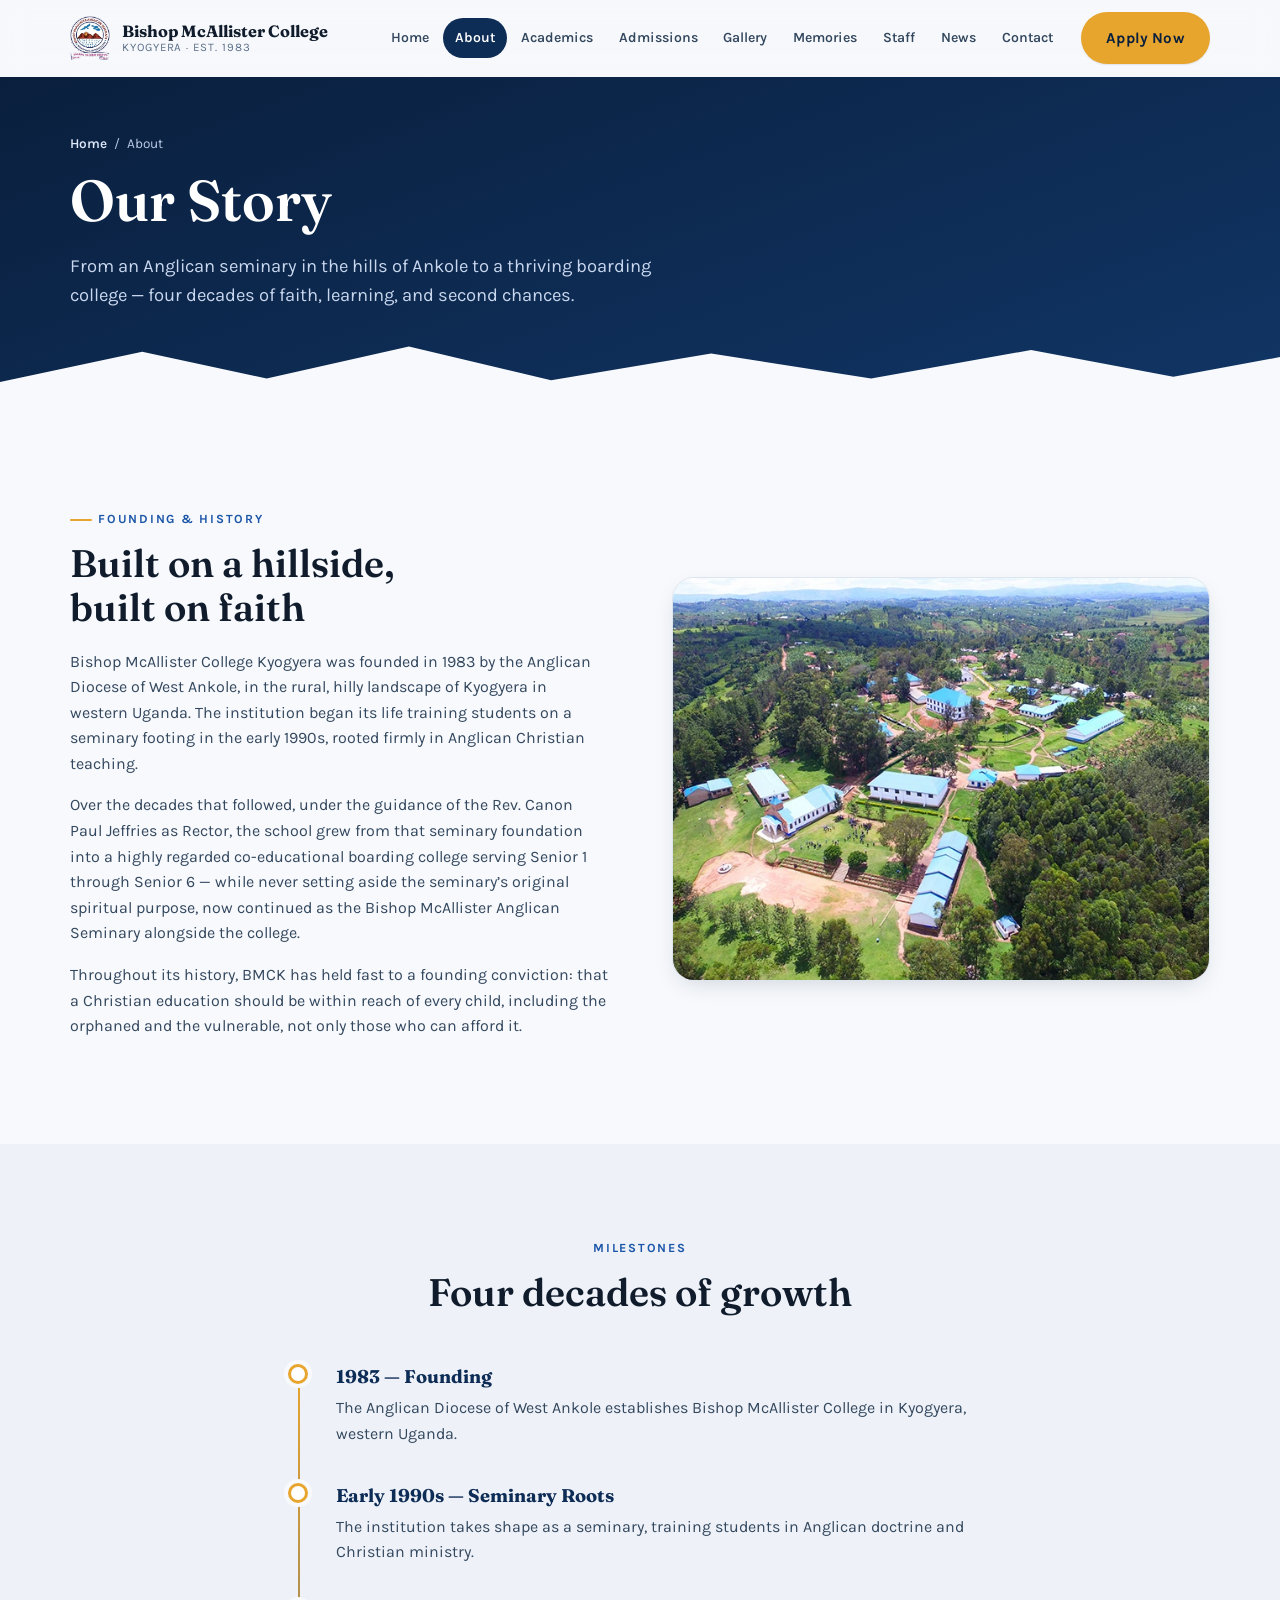
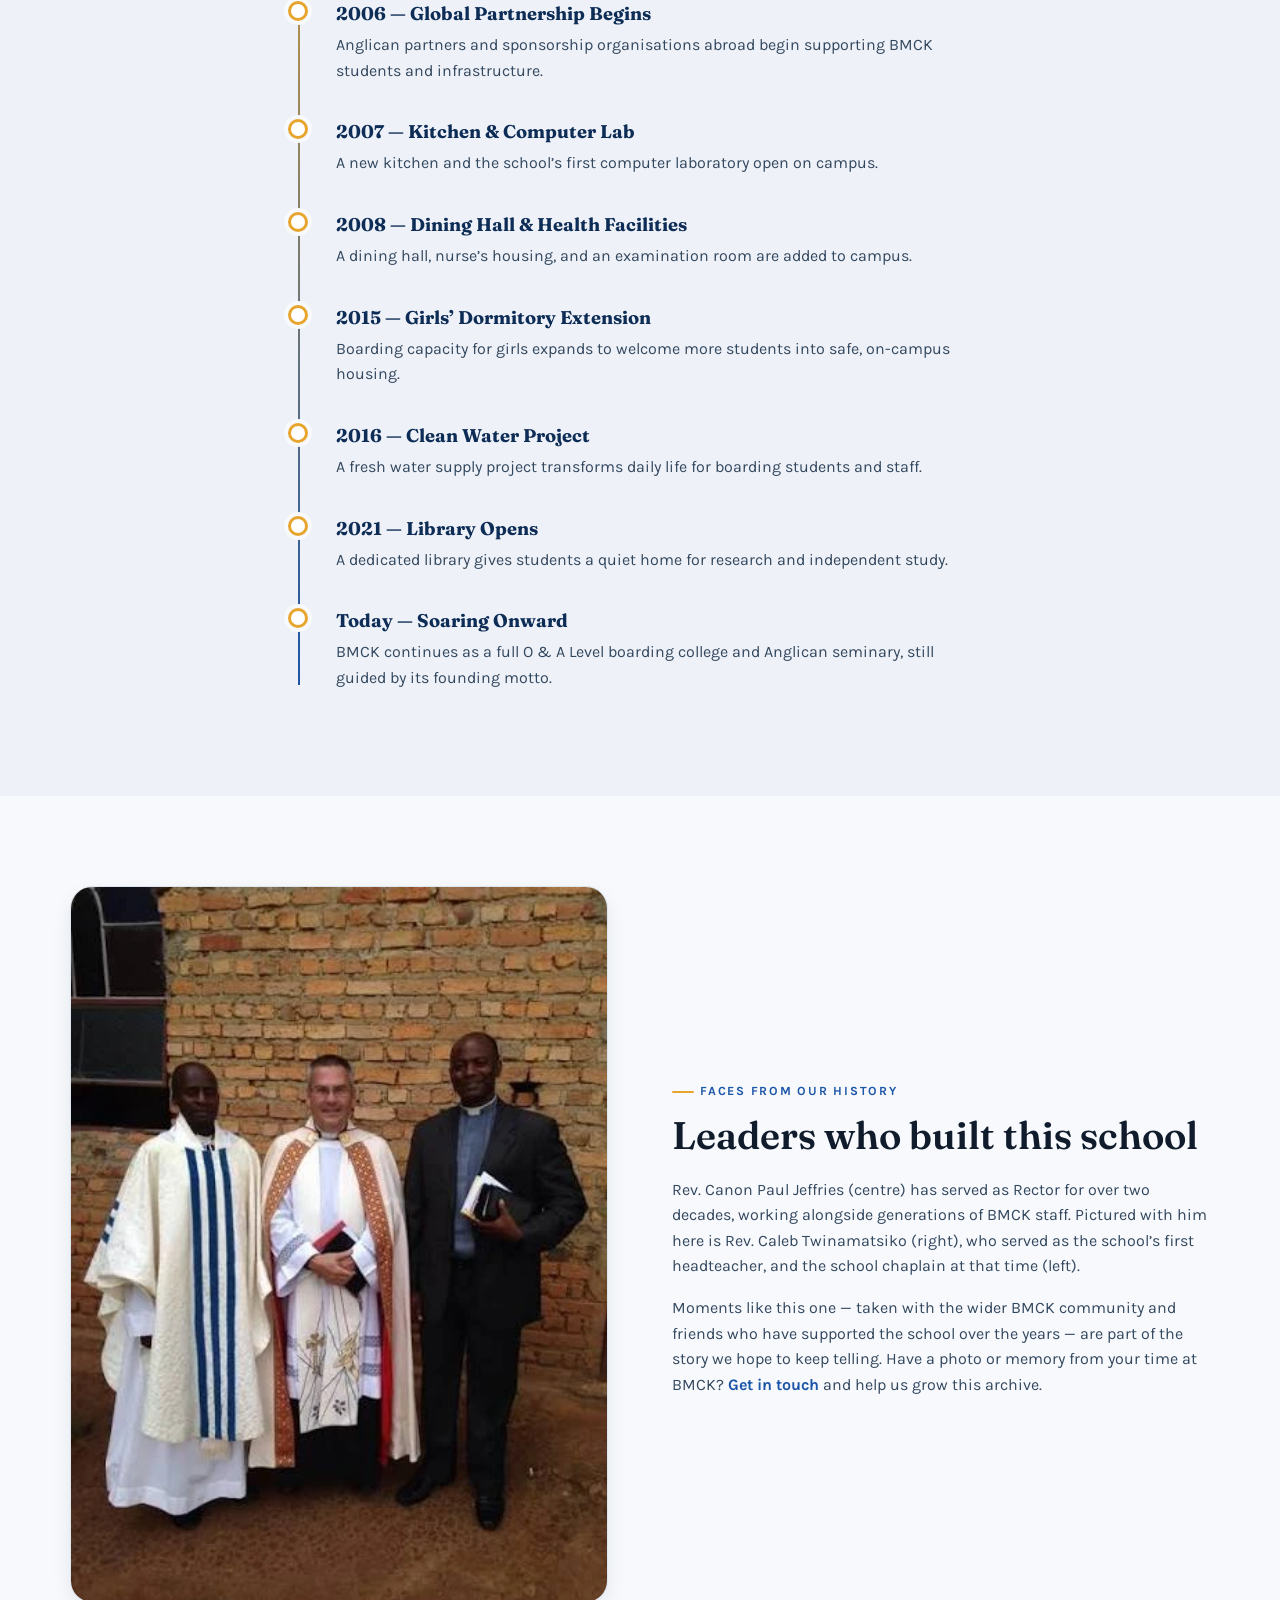
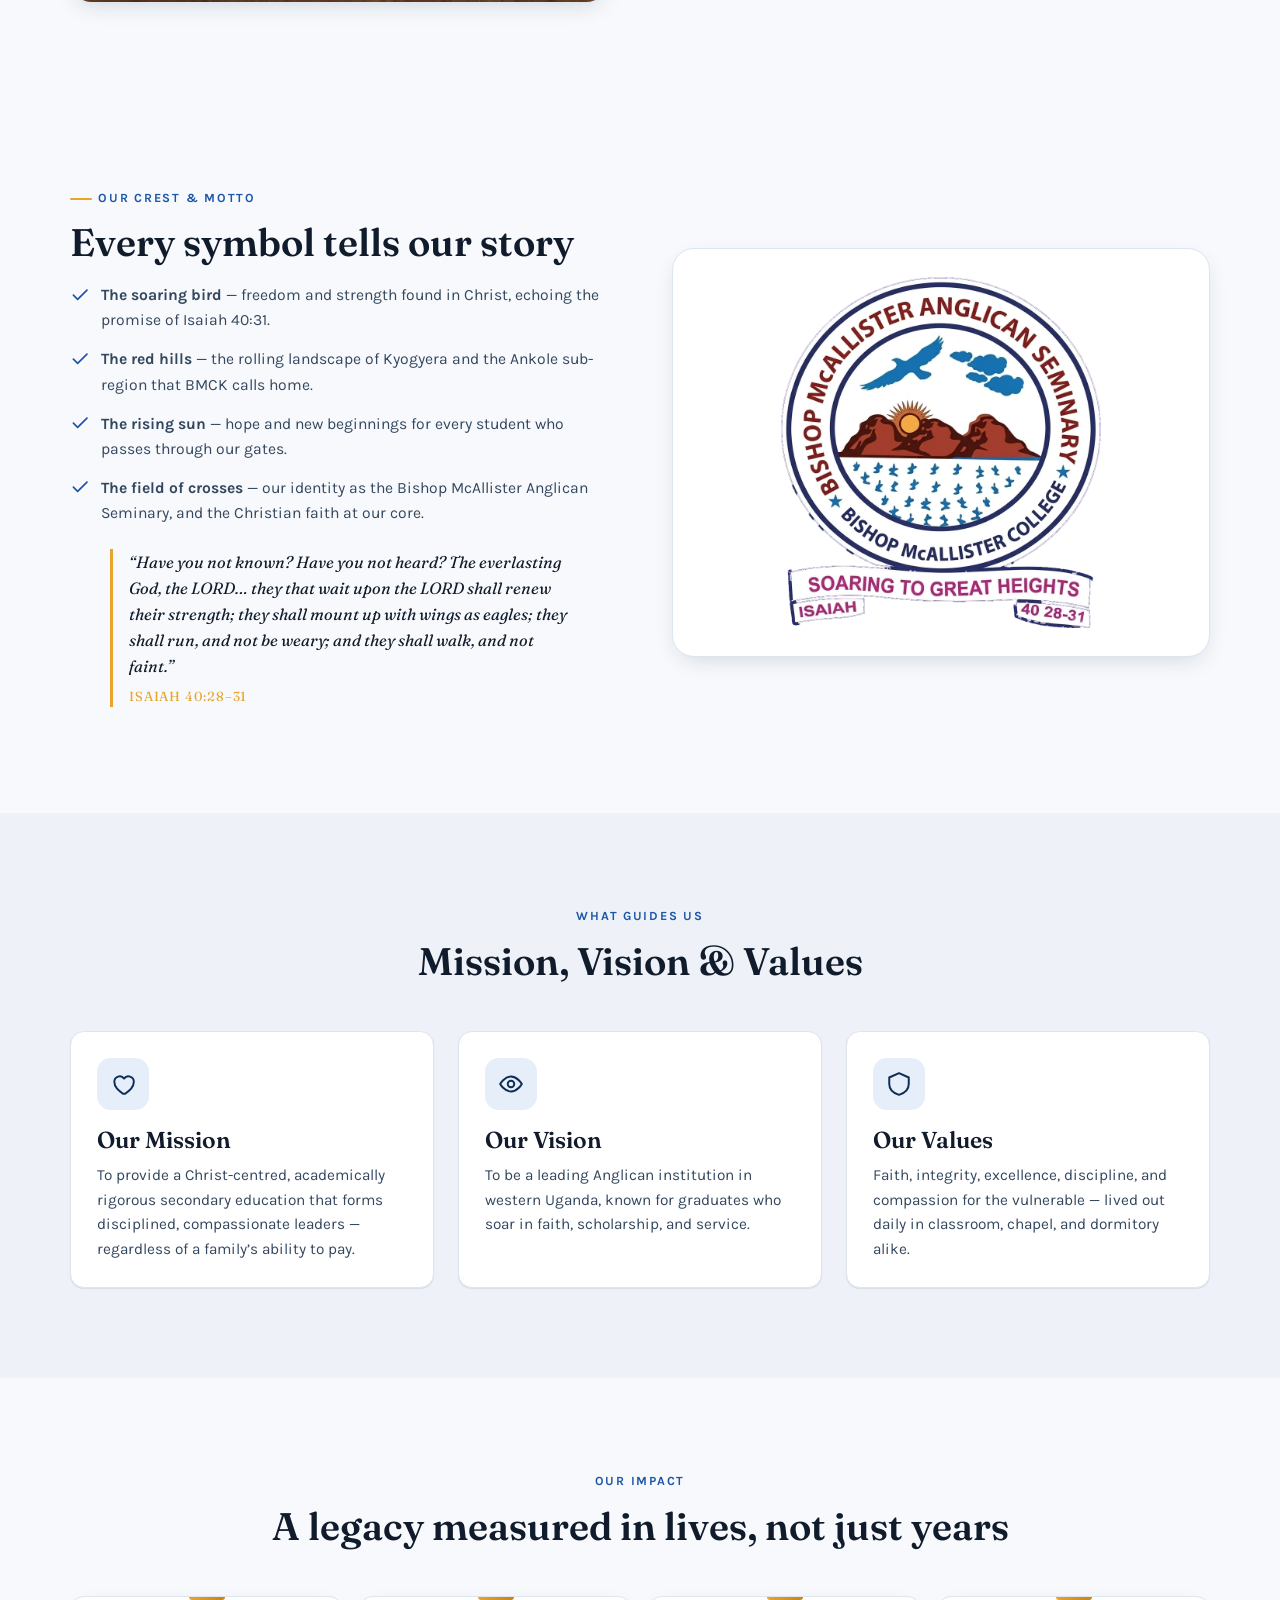
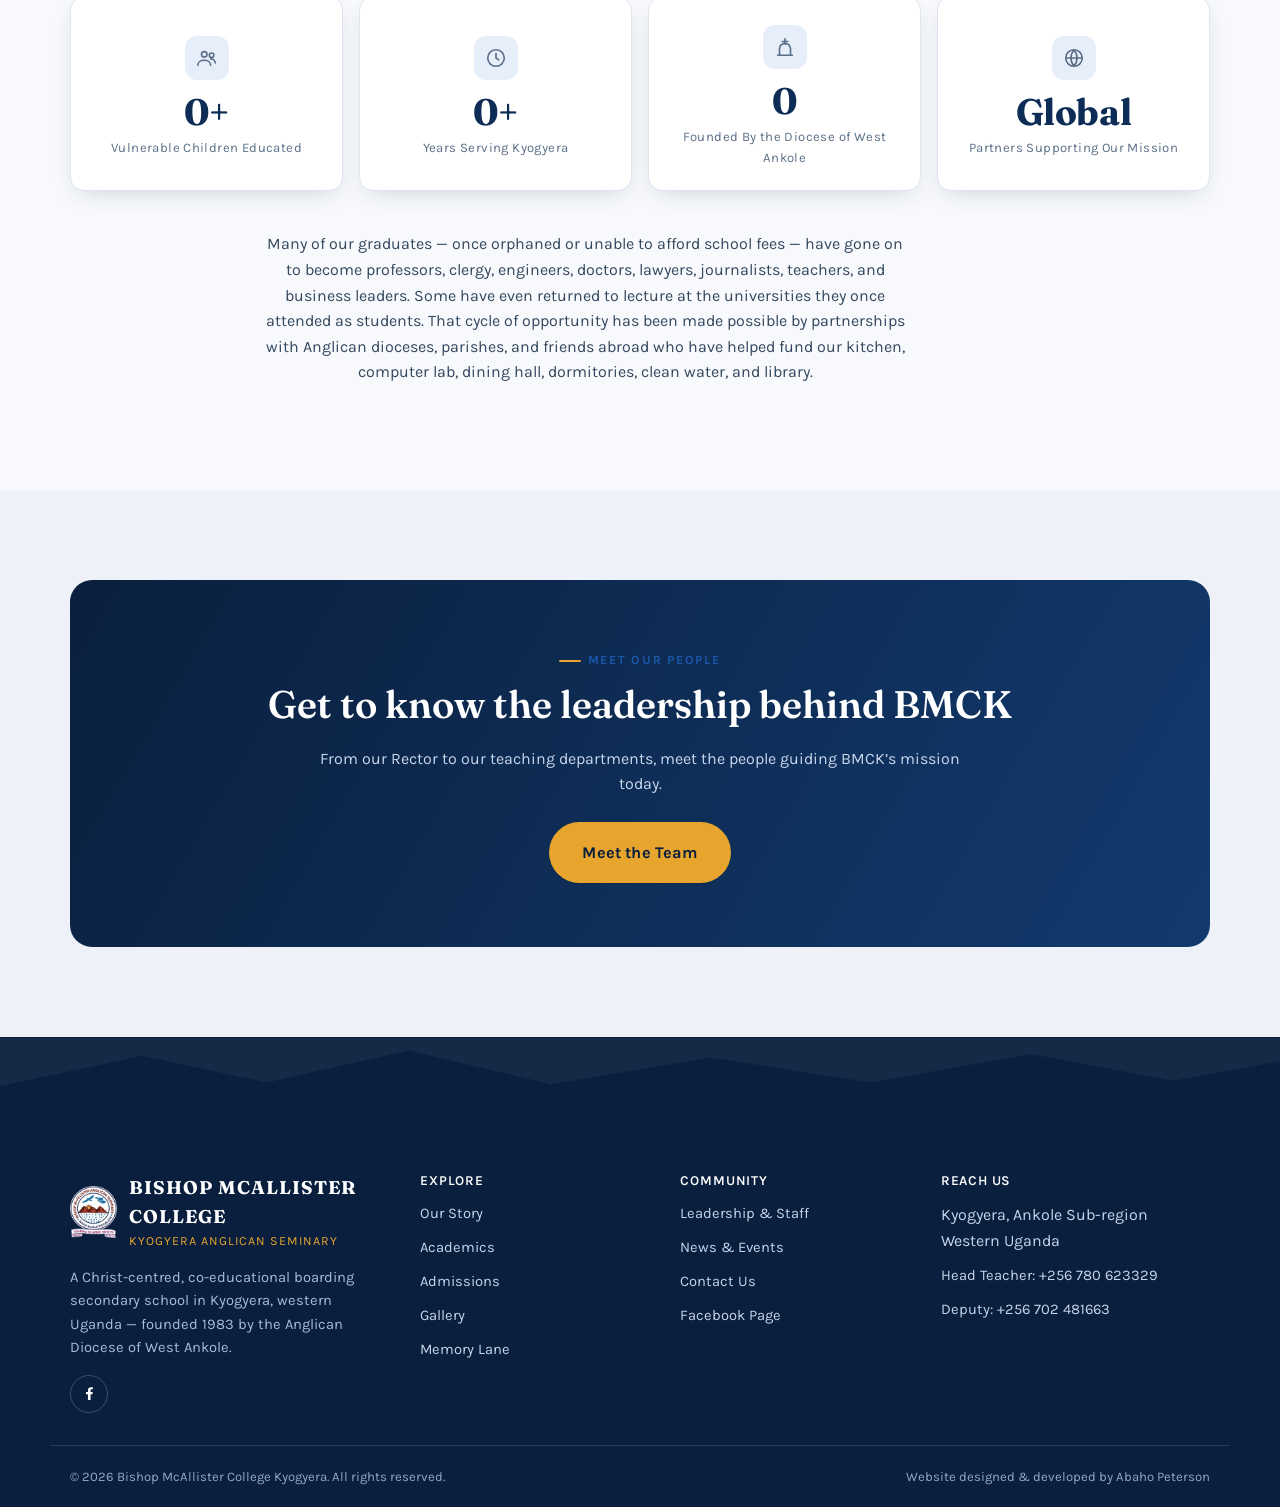
==== commit f216f560: "Replay stat counters and card rise each time they scroll into view" ====
--- a/about.html
+++ b/about.html
@@ -12,7 +12,7 @@
 <link rel="preconnect" href="https://fonts.googleapis.com">
 <link rel="preconnect" href="https://fonts.gstatic.com" crossorigin>
 <link href="https://fonts.googleapis.com/css2?family=Fraunces:ital,wght@0,400;0,500;0,600;0,700;1,500&family=Karla:wght@400;500;600;700;800&display=swap" rel="stylesheet">
-<link rel="stylesheet" href="assets/css/style.css?v=20260924j">
+<link rel="stylesheet" href="assets/css/style.css?v=20260924k">
 </head>
 <body>
 <a class="skip-link" href="#main">Skip to main content</a>
@@ -20,7 +20,7 @@
 <header class="site-header">
   <div class="container nav-bar">
     <a class="brand" href="index.html">
-      <img src="assets/images/bmck-crest-sm.webp?v=20260924j" alt="Bishop McAllister College Kyogyera crest" width="44" height="44">
+      <img src="assets/images/bmck-crest-sm.webp?v=20260924k" alt="Bishop McAllister College Kyogyera crest" width="44" height="44">
       <span class="brand-text"><strong>Bishop McAllister College</strong><span>Kyogyera &middot; Est. 1983</span></span>
     </a>
     <nav class="nav-links" id="nav-links">
@@ -146,7 +146,7 @@
   <section class="section">
     <div class="container split">
       <div class="badge-figure reveal" style="order:2;">
-        <img src="assets/images/bmck-crest-hd.webp?v=20260924j" alt="Bishop McAllister College crest with bird, hills, sun and crosses">
+        <img src="assets/images/bmck-crest-hd.webp?v=20260924k" alt="Bishop McAllister College crest with bird, hills, sun and crosses">
       </div>
       <div class="reveal" style="order:1;">
         <span class="eyebrow">Our Crest &amp; Motto</span>
@@ -234,7 +234,7 @@
     <div class="footer-grid">
       <div>
         <div class="footer-brand">
-          <img src="assets/images/bmck-crest-sm.webp?v=20260924j" alt="BMCK crest">
+          <img src="assets/images/bmck-crest-sm.webp?v=20260924k" alt="BMCK crest">
           <span><strong>Bishop McAllister College</strong><span>Kyogyera Anglican Seminary</span></span>
         </div>
         <p>A Christ-centred, co-educational boarding secondary school in Kyogyera, western Uganda &mdash; founded 1983 by the Anglican Diocese of West Ankole.</p>
@@ -281,6 +281,6 @@
 
 <button class="to-top" aria-label="Back to top"><svg viewBox="0 0 24 24" fill="none" stroke="currentColor" stroke-width="2" stroke-linecap="round" stroke-linejoin="round"><path d="M12 19V5M5 12l7-7 7 7"/></svg></button>
 
-<script src="assets/js/main.js?v=20260924j"></script>
+<script src="assets/js/main.js?v=20260924k"></script>
 </body>
 </html>
